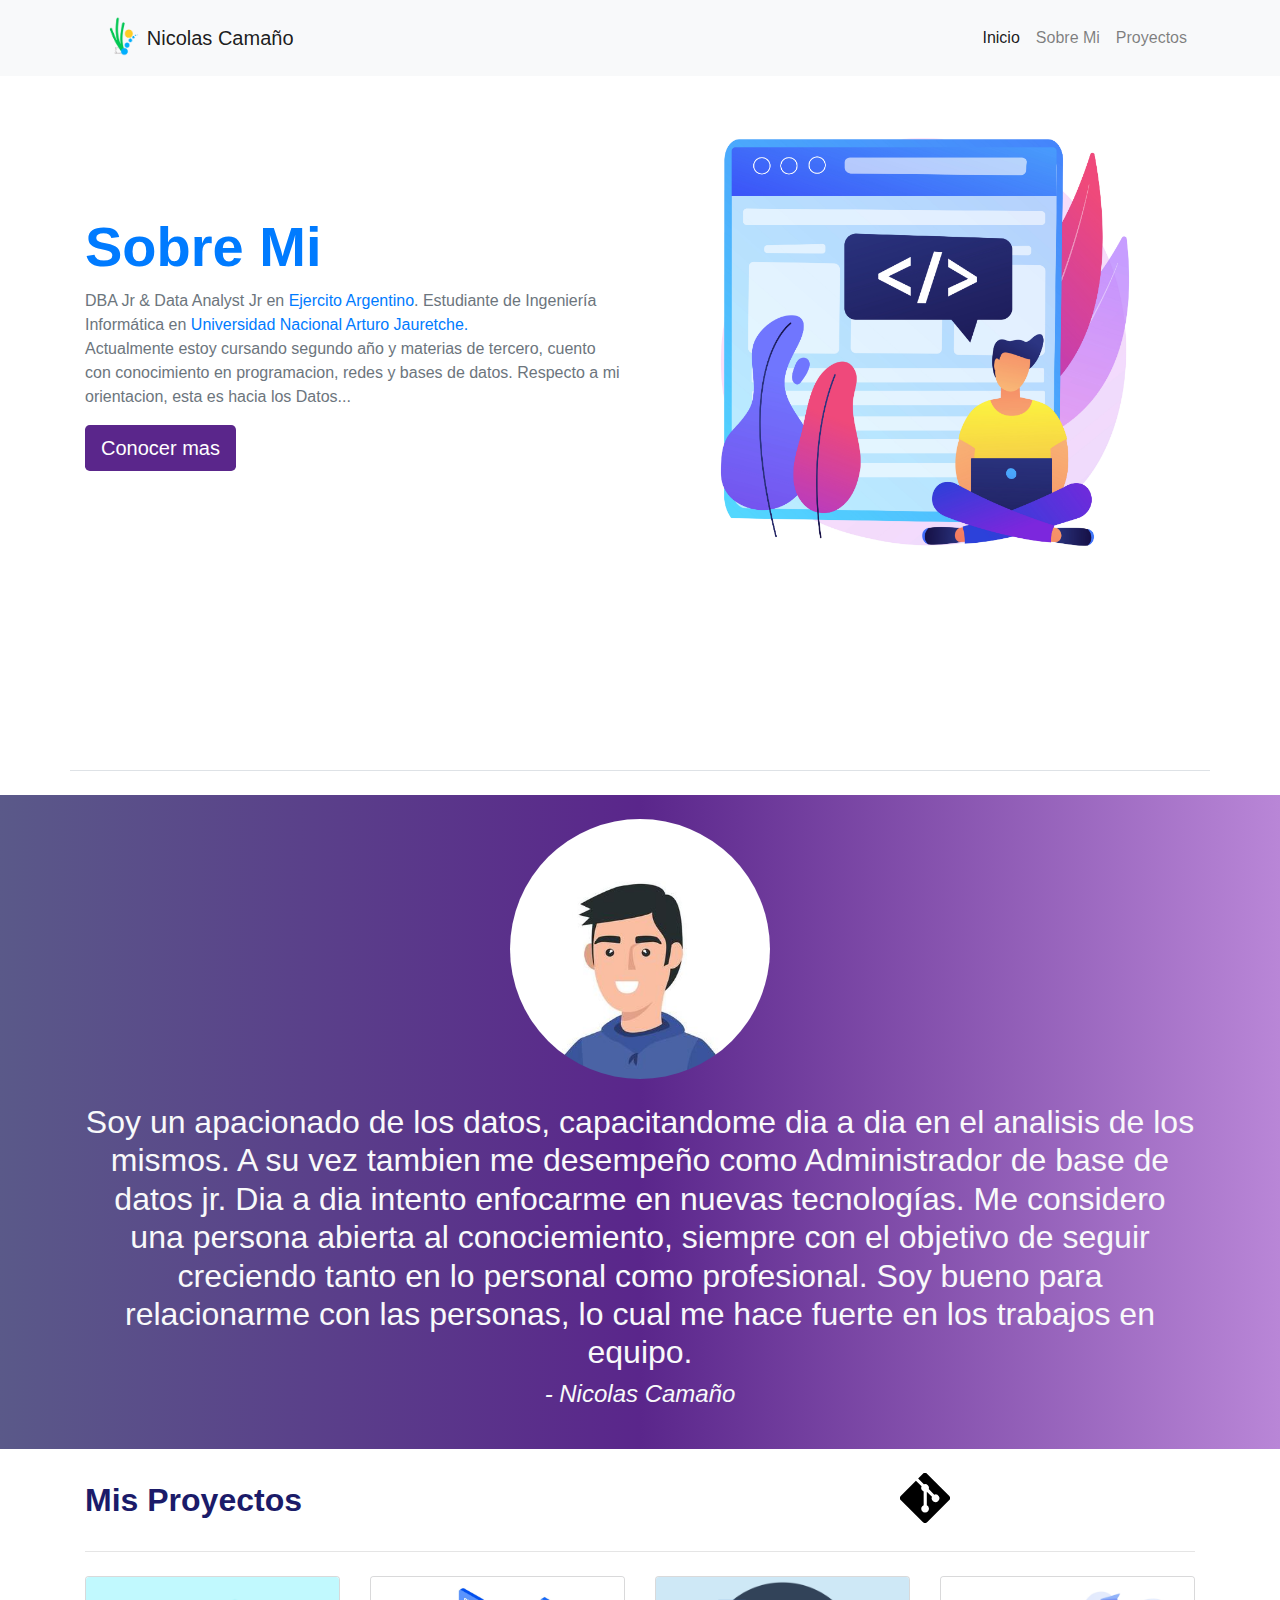
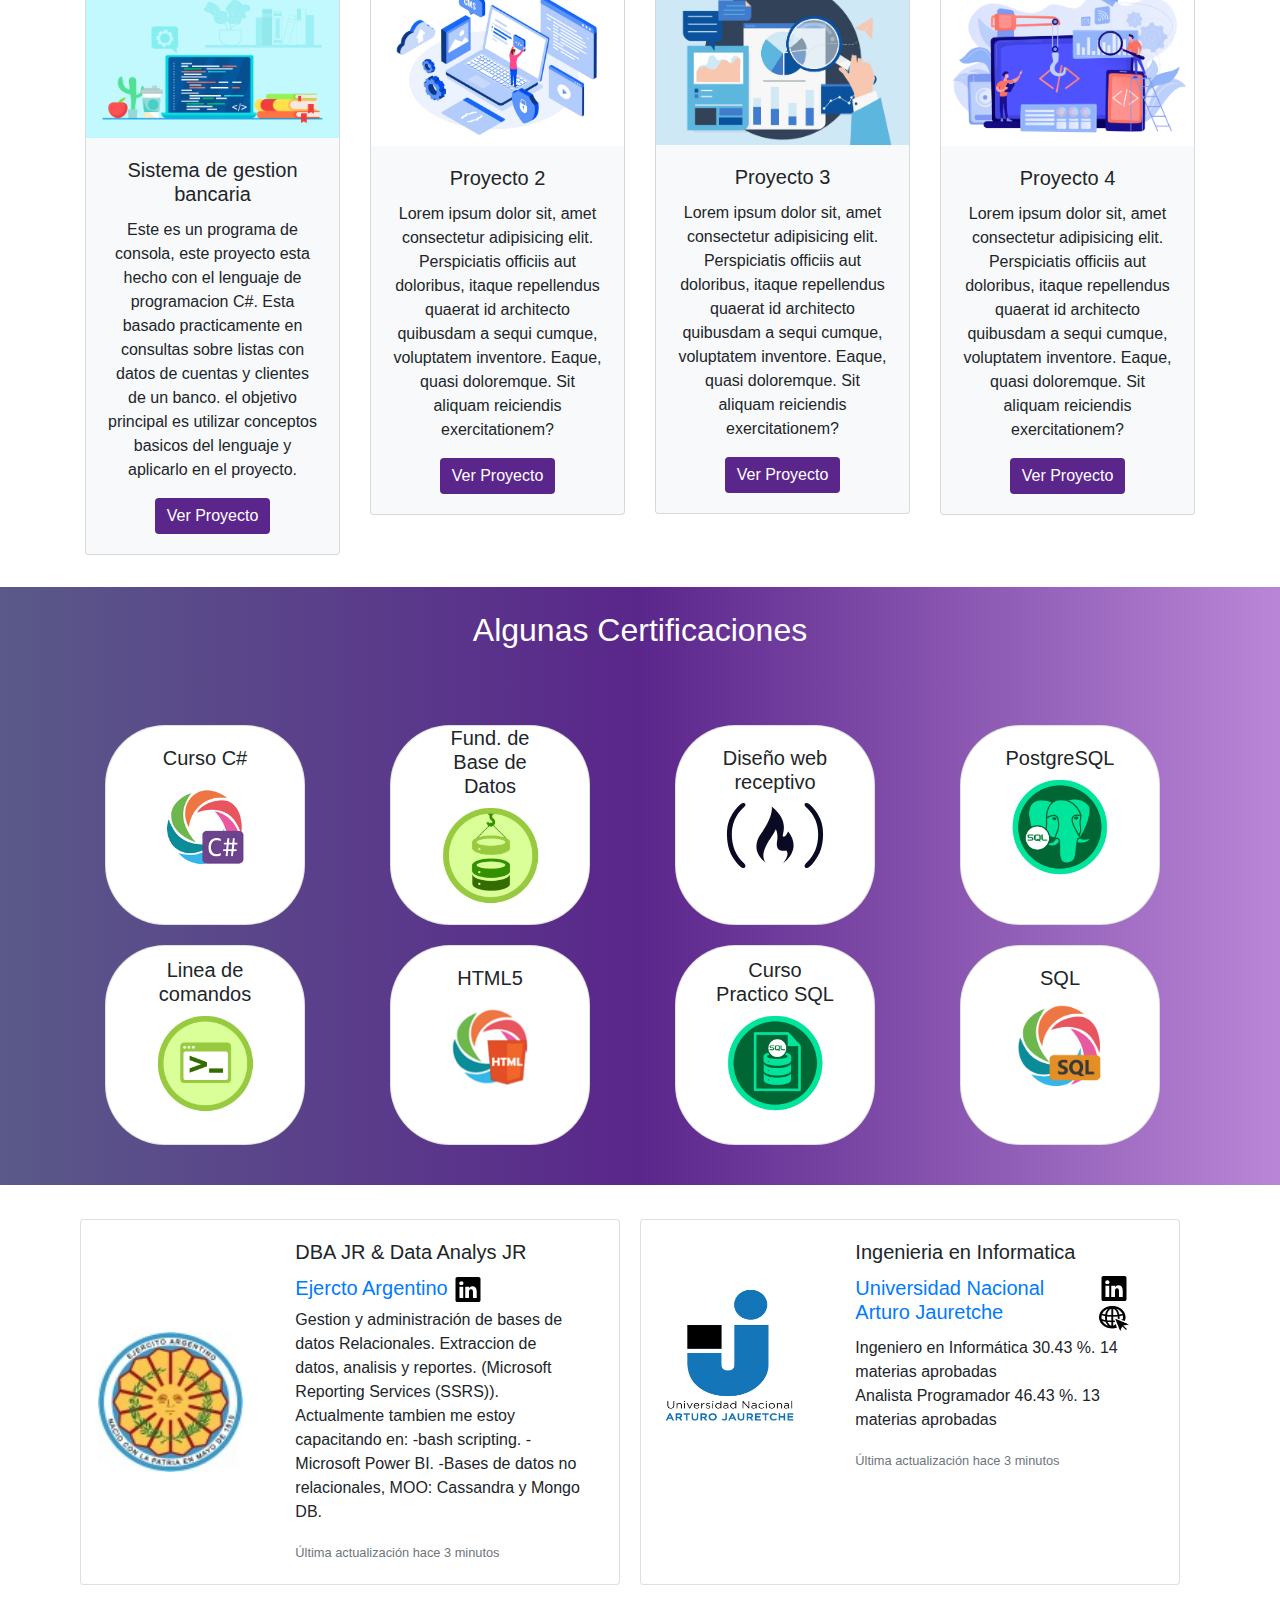
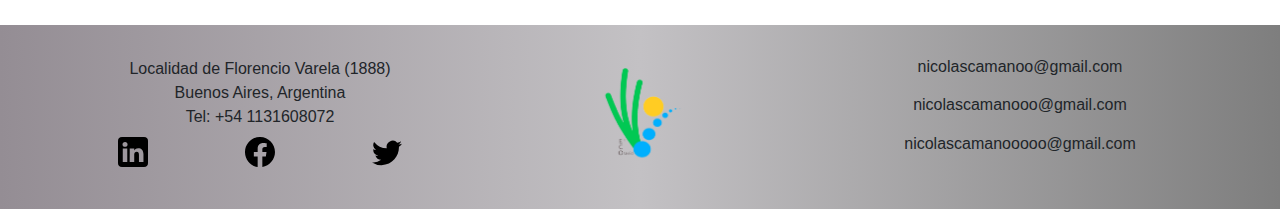
==== index.html @ af4cc5ed "Nombre archivo" ====
<!doctype html>
<html lang="es">

<head>
  <!-- Required meta tags -->
  <meta charset="utf-8">
  <meta name="viewport" content="width=device-width, initial-scale=1, shrink-to-fit=no">
  <link class="rounded" rel="shortcut icon" href="imagenes/ecomaño.jpg">
  <!-- Bootstrap CSS -->

  <link type="text/css" rel="stylesheet" href="css/bootstrap.min.css">
  <!-- Bootstrap CSS PERSONALIZADO -->
  <link type="text/css" rel="stylesheet" href="css/EstilosPort.css">


  <title>Blog Personal de Nicolas Camaño</title>
</head>

<body>

  <nav class="navbar navbar-light bg-light navbar-expand-md fixed-top">
    <div class="container">
      <a class="navbar-brand" href="#">
        <div class="container"><img src="imagenes/ecomaño1-removebg-preview.png" alt="logo de la empresa o logo principal" height="50">
          Nicolas Camaño</div>
      </a>
      <button class="navbar-toggler" type="button" data-toggle="collapse" data-target="#menu-principal"
        aria-controls="menu-principal" aria-expanded="true" aria-label="Desplegar menu de navegacion.">
        <span class="navbar-toggler-icon"></span>
      </button>


      <div class="collapse navbar-collapse" id="menu-principal">
        <ul class="navbar-nav ml-auto">
          <li class="nav-item"> <a class="nav-link active colorPagina" href="#">Inicio</a></li>
          <li class="nav-item"> <a class="nav-link colorPagina" href="#">Sobre Mi</a> </li>
          <li class="nav-item"><a class="nav-link colorPagina" href="#proyectos">Proyectos</a></li>
        </ul>
      </div>
    </div>
  </nav>

  <!--SECCION SOBRE MI-->
  <section class="quien-soy py-4 mt-5 ">
    <div class="container  alturaDef bgprincipal">
      <div class="row">

        <div class="col-12 col-md-6 text-center text-md-left align-self-md-center">
          <h1 class="display-4 font-weight-bold text-primary ">Sobre Mi</h1>
          <p class="text-secondary">
            DBA Jr & Data Analyst Jr en <a href="https://www.linkedin.com/company/ejercitoargentino/mycompany/">Ejercito Argentino</a>. 
            Estudiante de Ingeniería Informática en <a href="https://www.unaj.edu.ar/">Universidad
            Nacional Arturo Jauretche.</a> <br> 
            Actualmente estoy cursando segundo año y materias de tercero, cuento con conocimiento en programacion, redes y bases de datos.
            Respecto a mi orientacion, esta es hacia los Datos...
            </p>
          <a href="#experiencia" class="btn btn-primary btn-lg">Conocer mas </a>
        </div>
        <div class="col-12 col-md-6 text-center">
          <img src="imagenes/quiensoy.jpg" alt="Logo primario" class="img-fluid mb-4 mb-md-0">
        </div>


      </div>
    </div>

  </section>


 <!--REDES SOCIALES-->
 <section class="redessociales  py-4 text-center " id="redes-sociales">
  <div class="container border-top ">
    <div class="row">
   
    </div>
  </div>
</section>
<!--CIERRE REDES SOCIALES-->



  <!--SECCION FILOSOFIA-->
  <section class="filosofia bg-primary py-4 text-center text-light">
    <div class="container ">
      <div class="row start-1 start-2">
        <div class="col-12 h2">
          <img src="imagenes/Avatar.jpg" width="260" height="auto" alt="Avatar de Nicolas Camaño"
            class="img-fluid rounded-circle mb-4 avatar efectogiro">
          <p class="h2"> Soy un apacionado de los datos, capacitandome dia a dia en el analisis de los mismos. A su vez tambien me
            desempeño como Administrador de base de datos jr.
            Dia a dia intento enfocarme en nuevas tecnologías.
            Me considero una persona abierta al conociemiento, siempre con el objetivo de seguir creciendo tanto en lo personal como profesional. Soy bueno para relacionarme con las personas, lo cual me hace fuerte en los trabajos en equipo.</p>
          <p class="h4 font-italic">- Nicolas Camaño</p>
        </div>
      </div>
    </div>
  </section>

  <!--SECCION PROYECTOS-->
  <div class="section py-4">
    <div class="container">
      <div class="row">
        <div class="col-6">
          <h2 class="text-left py-2 text-terciario font-weight-bold" id="proyectos"> Mis Proyectos</h2>
        </div>
        <div class="col-6 text-right">
          <div><a href="https://github.com/nicolascamanoo"><img class="imagenGit corrimiento imagenGitgiro" src="imagenes/git.svg"
                alt=""></a></div>
        </div>
      </div>
      <hr>
      <div class="row">
        <!--card 1-->
        <div class="col-12 col-md-6 col-lg-3  text-center py-2">
          <div class="card bg-light">
            <img src="imagenes/proy3.jpg" class="card-img-top h-100 bg-white" alt="Proyecto 1">
            <div class="card-body">
              <h5 class="card-title">Sistema de gestion bancaria</h5>
              <p class="card-text">Este es un programa de consola, este proyecto esta hecho con el lenguaje de
                programacion C#. Esta basado practicamente en consultas sobre listas con datos de cuentas y clientes de
                un banco. el objetivo principal es utilizar conceptos basicos del lenguaje y aplicarlo en el proyecto.
              </p>
              <a href="https://github.com/nicolascamanoo/Sistema-Gestion-Bancaria" class="btn btn-primary">Ver
                Proyecto</a>
            </div>
          </div>
        </div>
        <!--card 2-->
        <div class="col-12 col-md-6 col-lg-3  text-center py-2">
          <div class="card bg-light">
            <img src="imagenes/proy1.jpg" class="card-img-top h-100" alt="Proyecto 2">
            <div class="card-body">
              <h5 class="card-title">Proyecto 2</h5>
              <p class="card-text">Lorem ipsum dolor sit, amet consectetur adipisicing elit. Perspiciatis officiis aut
                doloribus, itaque repellendus quaerat id architecto quibusdam a sequi cumque, voluptatem inventore.
                Eaque, quasi doloremque. Sit aliquam reiciendis exercitationem?</p>
              <a href="#" class="btn btn-primary">Ver Proyecto</a>
            </div>
          </div>
        </div>
        <!--card 3-->
        <div class="col-12 col-md-6 col-lg-3  text-center py-2">
          <div class="card bg-light">
            <img src="imagenes/proy2.jpg" class="card-img-top h-100" alt="Proyecto 3">
            <div class="card-body">
              <h5 class="card-title">Proyecto 3</h5>
              <p class="card-text">Lorem ipsum dolor sit, amet consectetur adipisicing elit. Perspiciatis officiis aut
                doloribus, itaque repellendus quaerat id architecto quibusdam a sequi cumque, voluptatem inventore.
                Eaque, quasi doloremque. Sit aliquam reiciendis exercitationem?</p>
              <a href="#" class="btn btn-primary">Ver Proyecto</a>
            </div>
          </div>
        </div>
        <!--card 4-->
        <div class="col-12 col-md-6 col-lg-3  text-center py-2">
          <div class="card bg-light">
            <img src="imagenes/proy5.jpg" class="card-img-top h-100" alt="Proyecto 4">
            <div class="card-body">
              <h5 class="card-title">Proyecto 4</h5>
              <p class="card-text">Lorem ipsum dolor sit, amet consectetur adipisicing elit. Perspiciatis officiis aut
                doloribus, itaque repellendus quaerat id architecto quibusdam a sequi cumque, voluptatem inventore.
                Eaque, quasi doloremque. Sit aliquam reiciendis exercitationem?</p>
              <a href="#" class="btn btn-primary">Ver Proyecto</a>
            </div>
          </div>
        </div>
      </div>
    </div>
  </div>
  <!--CIERRE SECCION PROYECTOS-->

 


  <section class="certificados  moving-background">
    <div class="container py-4">
      <div class="row centrar ">
        <h2 class="text-white">Algunas Certificaciones</h2>
      </div>
    </div>

    <div class="container py-4 ">
      <div class="row ">

        <div class="col-6 col-md-6 col-lg-3  certificados">


          <div class="card mb-3 bg-white  certificate-card ">
            <div class="col-12 centrar">
              <h5 class="card-title text-center card-body ">Curso C#
                  <div class="col-12">
                    <a
                href="https://www.sololearn.com/certificates/course/en/15278522/1080/landscape/png"> <img src="imagenes/csharpsololearn.png" class="img-fluid py-2" alt="certificado">
              </a>    
              </div></h5>   
                  
            </div>
            
          </div>


          <div class="card mb-3 bg-white  certificate-card ">
            <div class="col-12 centrar">
              <h5 class="card-title text-center card-body ">Linea de comandos
                  <div class="col-12">
                    <a
                    href="https://platzi.com/p/nicolascamanooo/curso/2292-terminal/diploma/detalle/"> <img src="imagenes/IntroduccionALaTerminalYLineaDeComandos.webp" class="img-fluid py-2" alt="certificado">
                  </a>
                  </div></h5>   
            </div>
          </div>


        


        </div>
        <!--SEGUNDA COLUMNA DE CERTIFICADOS-->
        <div class="col-6 col-md-6 col-lg-3  certificados  ">

          <div class="card mb-3 bg-white  certificate-card ">
            <div class="col-12 centrar">
              <h5 class="card-title text-center card-body ">Fund. de Base de Datos
                  <div class="col-12">
                    <a
                    href="https://platzi.com/p/nicolascamanooo/curso/1566-course/diploma/detalle/"> <img src="imagenes/FundamentosBaseDeDatos.webp" class="img-fluid py-2" alt="certificado">
                  </a>
                  </div></h5>   
            </div>
          </div>

         
          <div class="card mb-3 bg-white  certificate-card ">
            <div class="col-12 centrar">
              <h5 class="card-title text-center card-body ">HTML5
                  <div class="col-12">
                    <a
                    href="https://www.sololearn.com/Certificate/CT-3XJZBSEX/png"> <img src="imagenes/html5sololearn.png" class="img-fluid py-2" alt="certificado">
                  </a>
                  </div></h5>   
            </div>
          </div>

        



          
        <!--cierre de segunda columna certificados-->
        </div>


        <!--tercera columna certificados-->
        <div class="col-6 col-md-6 col-lg-3  certificados">


          <div class="card mb-3 bg-white  certificate-card ">
            <div class="col-12 centrar">
              <h5 class="card-title text-center card-body ">Diseño web receptivo
                  <div class="col-12">
                    <a
                href="https://www.freecodecamp.org/certification/Nicolas_Camano/responsive-web-design"><img src="imagenes/fcc_secondary_small.svg" class="img-fluid py-2" alt="certificado">
                  
              </a></div></h5>   
            </div>
          </div>

      
          
          <div class="card mb-3 bg-white  certificate-card ">
            <div class="col-12 centrar ">
              <h5 class="card-title text-center card-body ">Curso Practico SQL
                  <div class="col-12">
                    <a
                    href="https://platzi.com/p/nicolascamanooo/curso/2059-practico-sql/diploma/detalle/"> <img src="imagenes/CursoPracticoSQL.webp" class="img-fluid py-2" alt="certificado">
                  </a>
                  </div></h5>   
            </div>
          </div>

       
          

        </div>
        <!--cierre de tercera columna certificados-->


        <!--cuarta columna certificados-->
        <div class="col-6 col-md-6 col-lg-3   certificados ">

          <div class="card mb-3 bg-white  certificate-card ">
            <div class="col-12 centrar">
              <h5 class="card-title text-center card-body ">PostgreSQL 
                  <div class="col-12">
                    <a
                    href="https://platzi.com/p/nicolascamanooo/curso/1480-postgresql/diploma/detalle/"> <img src="imagenes/PostgeSQL.webp" class="img-fluid py-2" alt="certificado">
                   </a>
                  </div></h5>   
            </div>
          </div>



          <div class="card mb-3 bg-white  certificate-card  ">
            <div class="col-12 mb-6">
              <h5 class="card-title text-center card-body ">SQL
                 
                  <div class="col-12 centrar">
                    <a
                href="https://www.sololearn.com/certificates/CT-9KJY8P5G"><img src="imagenes/sololearnSQL1.jpg" class="img-fluid py-2" alt="certificado">
              </a>   
              </div></h5>   
            </div>
          </div>

        

        </div>
        <!--cierre de segunda columna certificados-->


      </div>
      
  </section>










  




<section class="experiencia py-4 " >
  <div class="container ">
    <div class="row">


  <div class="card col-md-12 col-12 mb-3 tarjetaExperiencia " style="max-width: 540px;">
    <div class="row g-0">
      <div class="col-md-4  centrar ">
        <img src="imagenes/ejercito.jfif" class="img-fluid rounded-start imagenExperiencia" alt="FotoLugarDeEmpleo">
      </div>
      <div class="col-md-8">
        <div class="card-body">
          <h5 class="card-title">DBA JR & Data Analys JR</h5>
          <a href="https://www.linkedin.com/company/ejercitoargentino/mycompany/">
          <div class="row container">
            <h5 class="card-text text-greey">Ejercto Argentino</h5>
            <img src="imagenes/linkedin.svg" class="img-fluid rounded corrimiento  img linkedinEjercito" alt="FotoLugarDeEmpleo">
          </div>
        </a>
          <p class="card-text">Gestion y administración de bases de datos Relacionales. 
            Extraccion de datos, analisis y reportes. (Microsoft Reporting Services (SSRS)). 
            
            Actualmente tambien me estoy capacitando en:
            -bash scripting.
            -Microsoft Power BI.
            -Bases de datos no relacionales, MOO: Cassandra y Mongo DB.</p>
          <p class="card-text"><small class="text-muted">Última actualización hace 3 minutos</small></p>
        </div>
      </div>
    </div>
  </div>

  <div class="card mb-3 col-md-6 col-12  tarjetaExperiencia" style="max-width: 540px;" id="experiencia">
    <div class="row g-0 " >
      <div class="col-md-4  centrar ">
        <img src="imagenes/Unaj (1).jpg" class="img-fluid rounded-start imagenExperiencia" alt="FotoLugarDeEmpleo">
      </div>
      <div class="col-md-8">
        <div class="card-body">
          <h5 class="card-title">Ingenieria en Informatica</h5>
          
          <div class="row ">
            <div class="col-9">
            <a href="https://www.unaj.edu.ar/"> <h5 class="card-text text-greey">Universidad Nacional Arturo Jauretche</h5></a>
          </div>
          <div class="col-3">
            <a href="https://www.linkedin.com/school/universidad-nacional-arturo-jauretche/"> <img src="imagenes/linkedin.svg" class="img-fluid rounded corrimiento  img linkedinEjercito" alt="FotoLugarDeEmpleo"></a>
           
            
            <a href="https://www.unaj.edu.ar/"> <img src="imagenes/logoSitio.jpg" class="img-fluid rounded corrimiento  img linkedinEjercito" alt="FotoLugarDeEmpleo"></a>
           
            
          </div>
        
          </div>
        
          <p class="card-text">Ingeniero en Informática		30.43 %. 14 materias aprobadas <br>
            Analista Programador	46.43 %. 13 materias aprobadas</p>
          <p class="card-text"><small class="text-muted">Última actualización hace 3 minutos</small></p>
        </div>
      </div>
    </div>
  </div>


</div>




</div>
</section>


  <section class="contacto text-center bg-grey">
    <div class="py-2 container">
      <div class="row py-4">
        <div class="col-4">Localidad de Florencio  Varela (1888)<br>Buenos Aires, Argentina <br>Tel: +54 1131608072 
          <div class="row py-2">
          <div class="col-4 ">
            <a href="https://www.linkedin.com/in/nicolas-cama%C3%B1o-659056210/"><img src="imagenes/linkedin.svg"
                alt="Linkedin de Nicolas Camaño" class="rounded corrimiento" height="30"></a>
          </div>
          <div class="col-4 ">
            <a href="https://www.facebook.com/nicko.camano/"> <img src="imagenes/facebook.svg"
                alt="facebook de Nicolas Camaño" class="rounded corrimiento" height="30"></a>
          </div>
          <div class="col-4 ">
            <a href="https://twitter.com/Nicolas_camanoo?t=72vSmGUB5523kHLwtO8Ing&s=08"> <img src="imagenes/twitter.svg"
                alt="facebook de Nicolas Camaño" class="rounded corrimiento " height="30"></a>
          </div>
        </div>
        </div>
        <div class="col-4 "> <img src="imagenes/ecomaño1-removebg-preview.png" alt="" class="imagendepie" ></div>
         <div class="col-4  "><h6>nicolascamanoo@gmail.com <br> <br> nicolascamanooo@gmail.com <br><br>  nicolascamanooooo@gmail.com</h6></div>
      </div>
    </div>

  </section>




  




</body>

<script src="https://cdn.jsdelivr.net/npm/jquery@3.5.1/dist/jquery.slim.min.js"
  integrity="sha384-DfXdz2htPH0lsSSs5nCTpuj/zy4C+OGpamoFVy38MVBnE+IbbVYUew+OrCXaRkfj" crossorigin="anonymous"></script>
<script src="https://cdn.jsdelivr.net/npm/bootstrap@4.6.2/dist/js/bootstrap.bundle.min.js"
  integrity="sha384-Fy6S3B9q64WdZWQUiU+q4/2Lc9npb8tCaSX9FK7E8HnRr0Jz8D6OP9dO5Vg3Q9ct" crossorigin="anonymous"></script>

</html>
---- css/EstilosPort.css ----
.card:hover{
    transform: scale(1.05);
    opacity: 0.9;
   
 
    
}
.filosofia { 
    background: linear-gradient(90deg, rgb(90, 89, 137), rgb(90, 38, 139), rgb(185, 134, 215)); 
    animation: filosofia2 20s linear infinite;
  }
.btn-primary{
    background-color: rgb(90, 38, 139) ;
    border: 0ch;
}

.text-terciario{
    color:rgb(27, 27, 105)
}
.imagenGit{
    width: 50px;
    height: 50px;
    margin-top: 0px;
    right: 100%;
    padding: 0;
    animation-name: mover;
    animation-duration: infinite;
}



@keyframes mover {
    50%{left: 60%;}
}


.avatar:hover{
    transform: scale(1.08);
}

.corrimiento:hover{
    animation-name: corrimientoo;
    
    animation-fill-mode: forwards;
}
@keyframes corrimientoo {
    100%{
        opacity: 0.5;
        transform: scale(1.08);
    }   
}

.alturaDef{
    height: 650px;
}

.certificados{
    grid-template-columns: 100px 100px 100px;

}


.certificate-section {
    display: flex;
    flex-wrap: wrap;
    
    
  justify-content: center;
  }
  
  .certificate-card {
    width: 200px;
    height: 200px;
    margin: 20px;
    border-radius: 60px;
     justify-content: center;
  }
  
  .certificate-header {
    background-color: lightgray;
  }

  img {
    display: block;
    margin: auto;
    justify-content: center;
  }

 
  

  
  .fondoefecto{
    background: linear-gradient(90deg, rgb(90, 89, 137), rgb(90, 38, 139), rgb(185, 134, 215));
    background-position: 0% 0%;
    animation: fondo2 1s linear infinite;
 }
 
 .fondoefecto:hover {
    background-position: 100% 0%;
    background: linear-gradient(90deg, rgb(90, 129, 37), rgb(10, 56, 339), rgb(185, 134, 245));
 }

 .moving-background {
    background: linear-gradient(90deg, rgb(90, 89, 137), rgb(90, 38, 139), rgb(185, 134, 215));
  background-size: cover;
  animation: move-background 1.8s linear infinite;
}

@keyframes move-background {
  from {
    background-position: 100% 40%;
  }
  to {
    background: linear-gradient(90deg,  rgb(90, 38, 139), rgb(185, 134, 215),rgb(90, 89, 137));
  }
  from {
    background-position: 50% 40%;
  }
  to {
    background: linear-gradient(90deg,   rgb(185, 134, 215),rgb(90, 89, 137),rgb(90, 38, 139));
  }

}

.centrar{
  display: flex;
  flex-wrap: wrap;
  
  
justify-content: center;
text-align:center
}

.fotoEjercito{
  width: 50px;
  height: 50px;

}

.linkedinEjercito{
  width: 30px;
  height: 30px;
  margin-left: 5px;
  padding-bottom: 5px;
  justify-content: center;
}

.tarjetaExperiencia
{
margin: 10px;

}

.imagenExperiencia{
  width: 145px;
  height: 140px;

}

.text-white{
  color: white;
}

.colorPagina{
  color: rgb(90, 38, 139) ;

}

.correo{
  right: -70%;
}

.bg-grey{
  
  background: linear-gradient(90deg, rgb(148, 141, 148), rgb(195, 193, 196),rgb(126, 126, 126));
}

.imagendepie{
  width: 120px;
  height: 120px;

}

.moving-background2 {
  background-color: white;
background-size: cover;
animation: move-background2 1.8s linear infinite;
}

@keyframes move-background2 {
from {
  background-position: 100% 40%;
}
to {
 background-color: rgb(240, 235, 235);
}
}
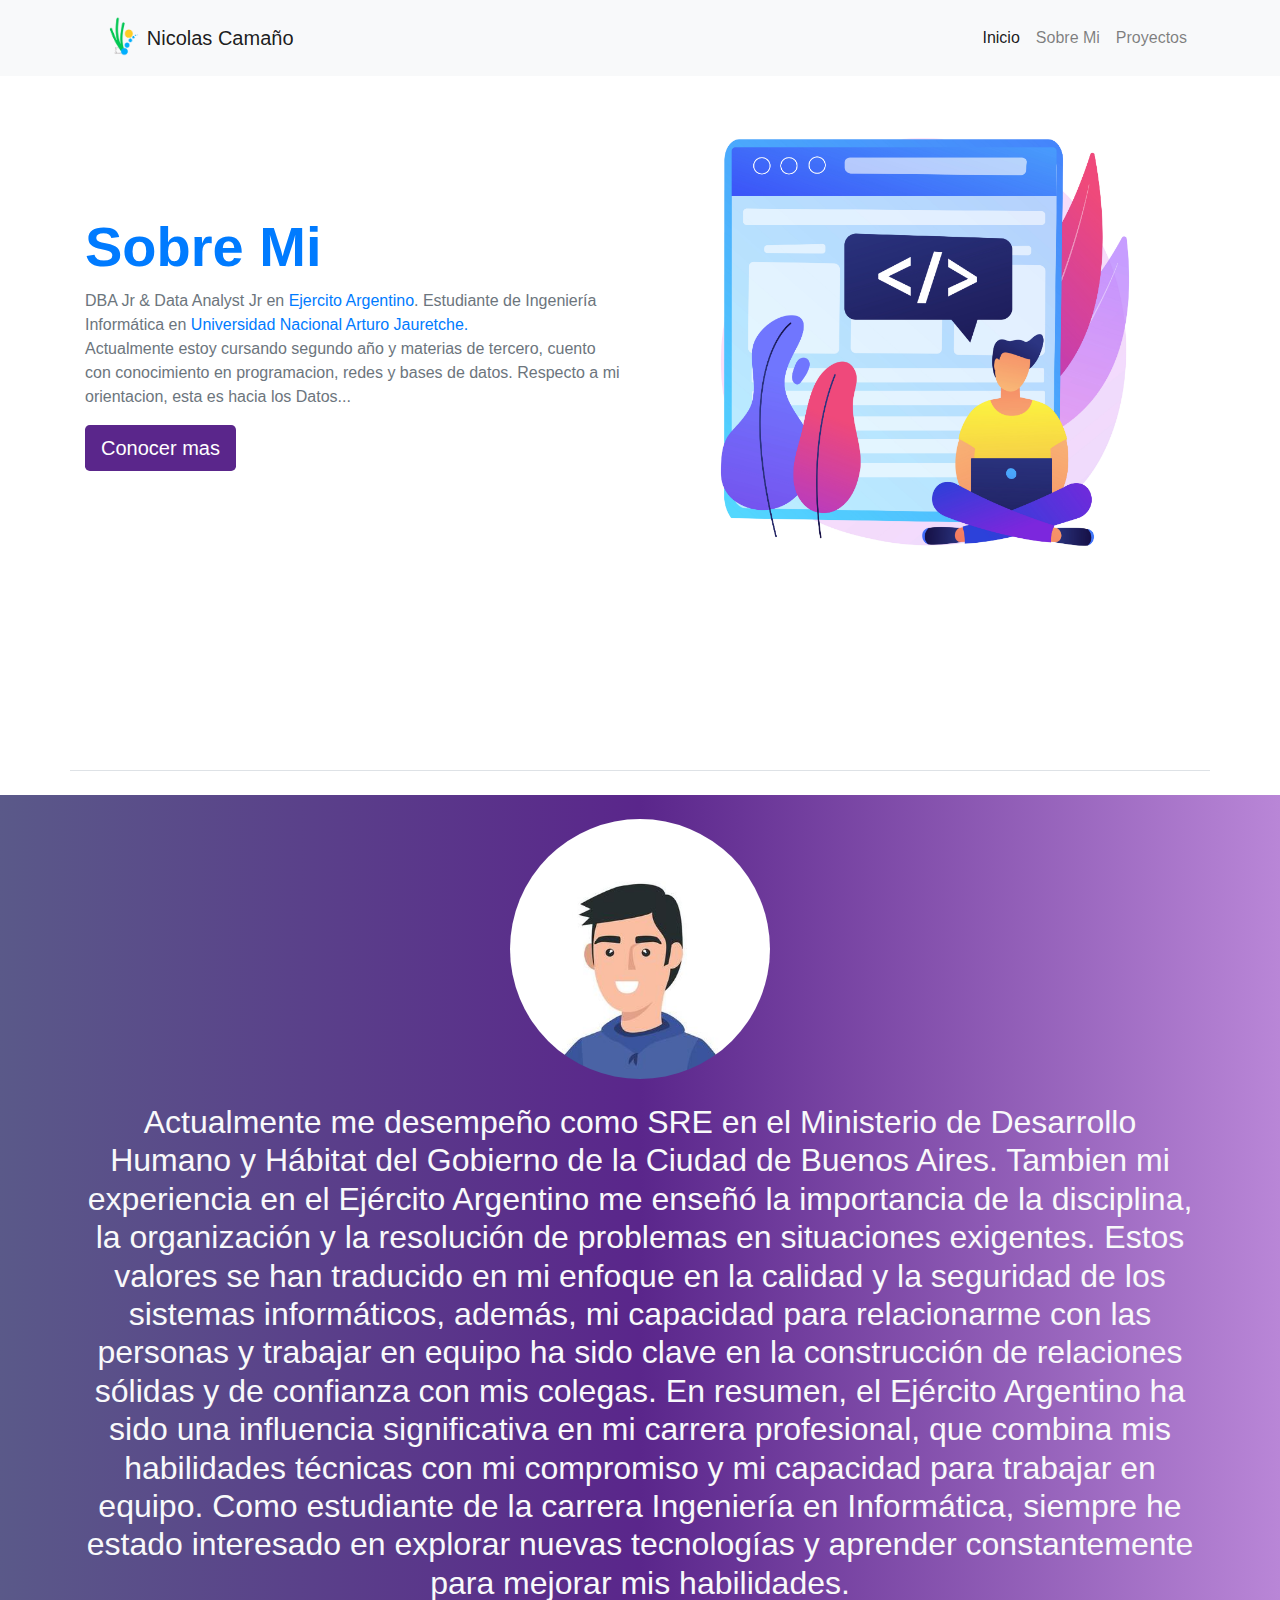
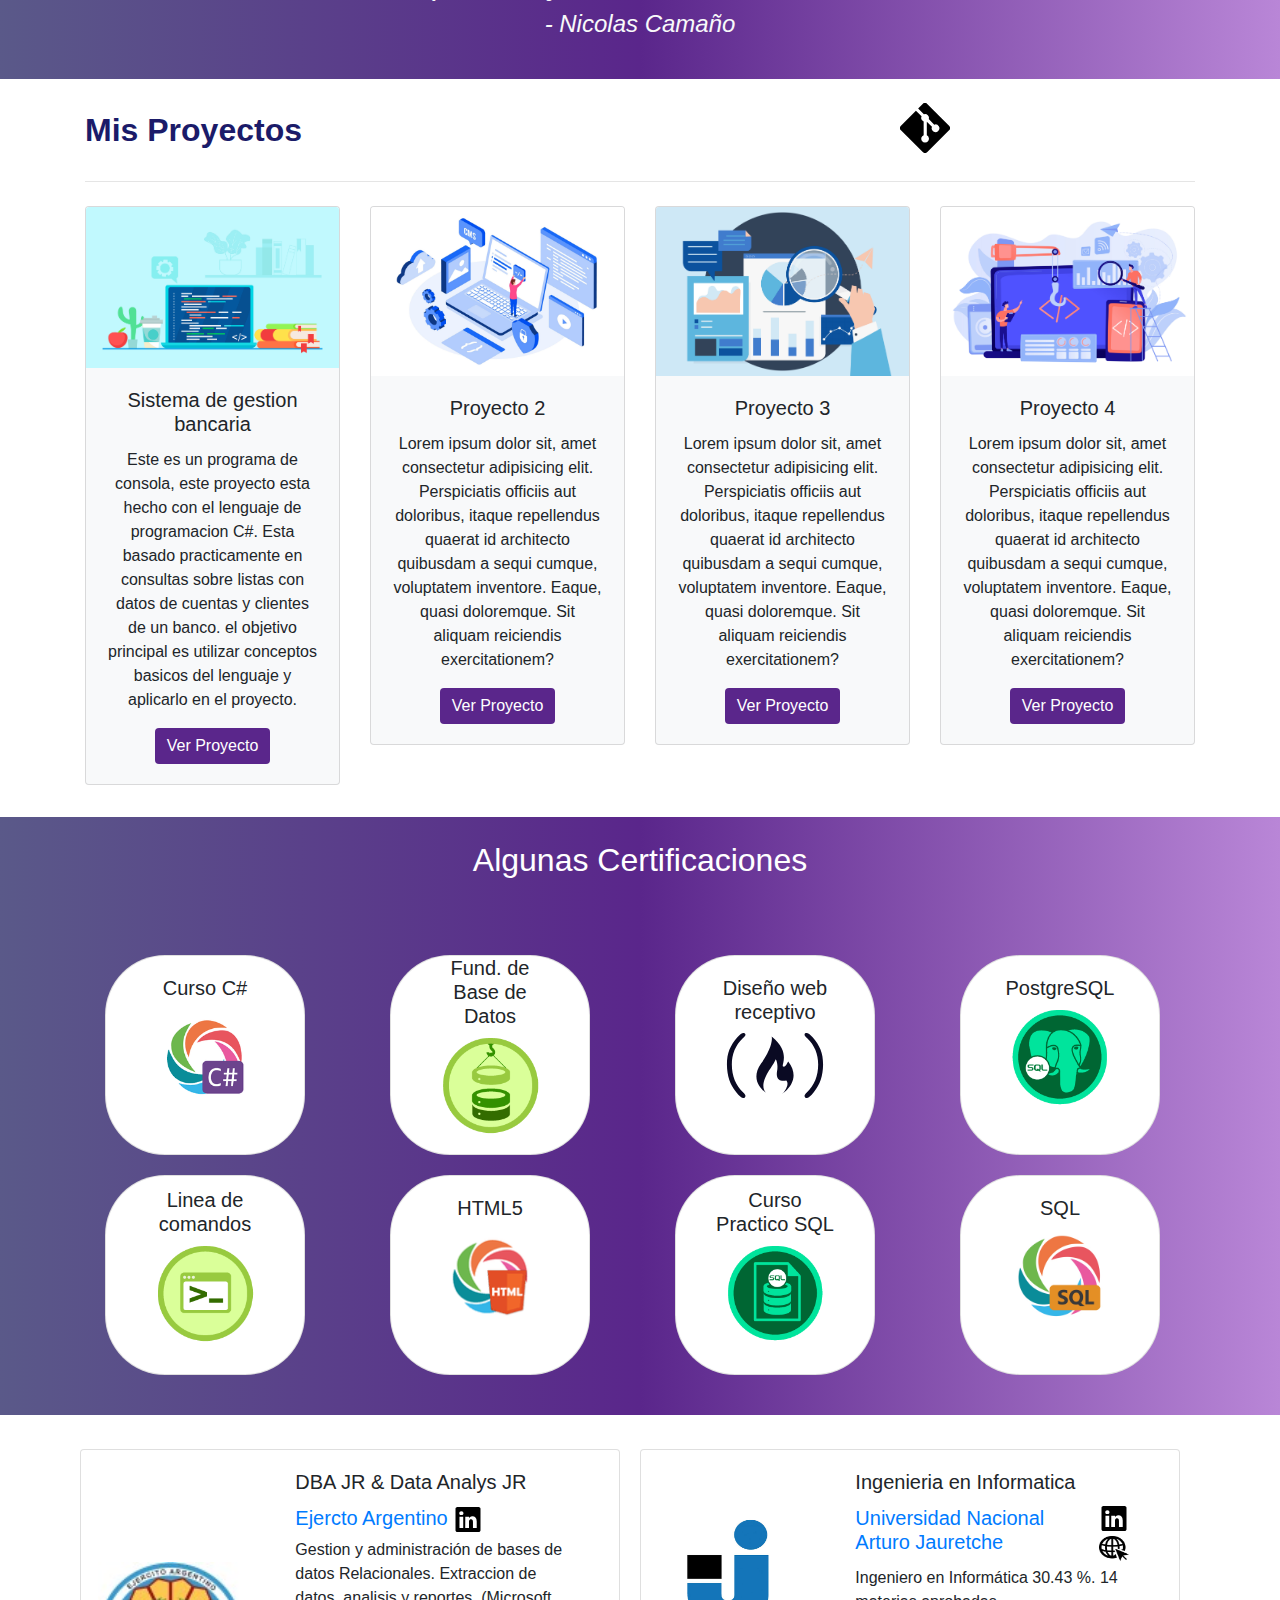
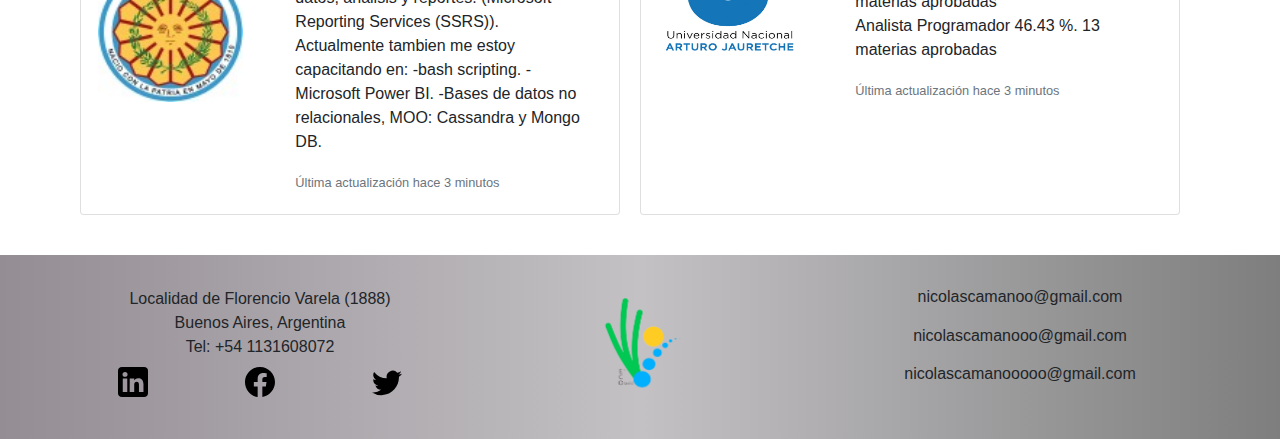
==== commit f39a99e7: "Actualizar index.html" ====
--- a/index.html
+++ b/index.html
@@ -86,10 +86,9 @@
         <div class="col-12 h2">
           <img src="imagenes/Avatar.jpg" width="260" height="auto" alt="Avatar de Nicolas Camaño"
             class="img-fluid rounded-circle mb-4 avatar efectogiro">
-          <p class="h2"> Soy un apacionado de los datos, capacitandome dia a dia en el analisis de los mismos. A su vez tambien me
-            desempeño como Administrador de base de datos jr.
-            Dia a dia intento enfocarme en nuevas tecnologías.
-            Me considero una persona abierta al conociemiento, siempre con el objetivo de seguir creciendo tanto en lo personal como profesional. Soy bueno para relacionarme con las personas, lo cual me hace fuerte en los trabajos en equipo.</p>
+          <p class="h2"> Actualmente me desempeño como SRE en el Ministerio de Desarrollo Humano y Hábitat del Gobierno de la Ciudad de Buenos Aires. Tambien mi experiencia en el Ejército Argentino me enseñó la importancia de la disciplina, la organización y la resolución de problemas en situaciones exigentes. Estos valores se han traducido en mi enfoque en la calidad y la seguridad de los sistemas informáticos, además, mi capacidad para relacionarme con las personas y trabajar en equipo ha sido clave en la construcción de relaciones sólidas y de confianza con mis colegas.
+En resumen, el Ejército Argentino ha sido una influencia significativa en mi carrera profesional, que combina mis habilidades técnicas con mi compromiso y mi capacidad para trabajar en equipo.
+Como estudiante de la carrera Ingeniería en Informática, siempre he estado interesado en explorar nuevas tecnologías y aprender constantemente para mejorar mis habilidades.</p>
           <p class="h4 font-italic">- Nicolas Camaño</p>
         </div>
       </div>
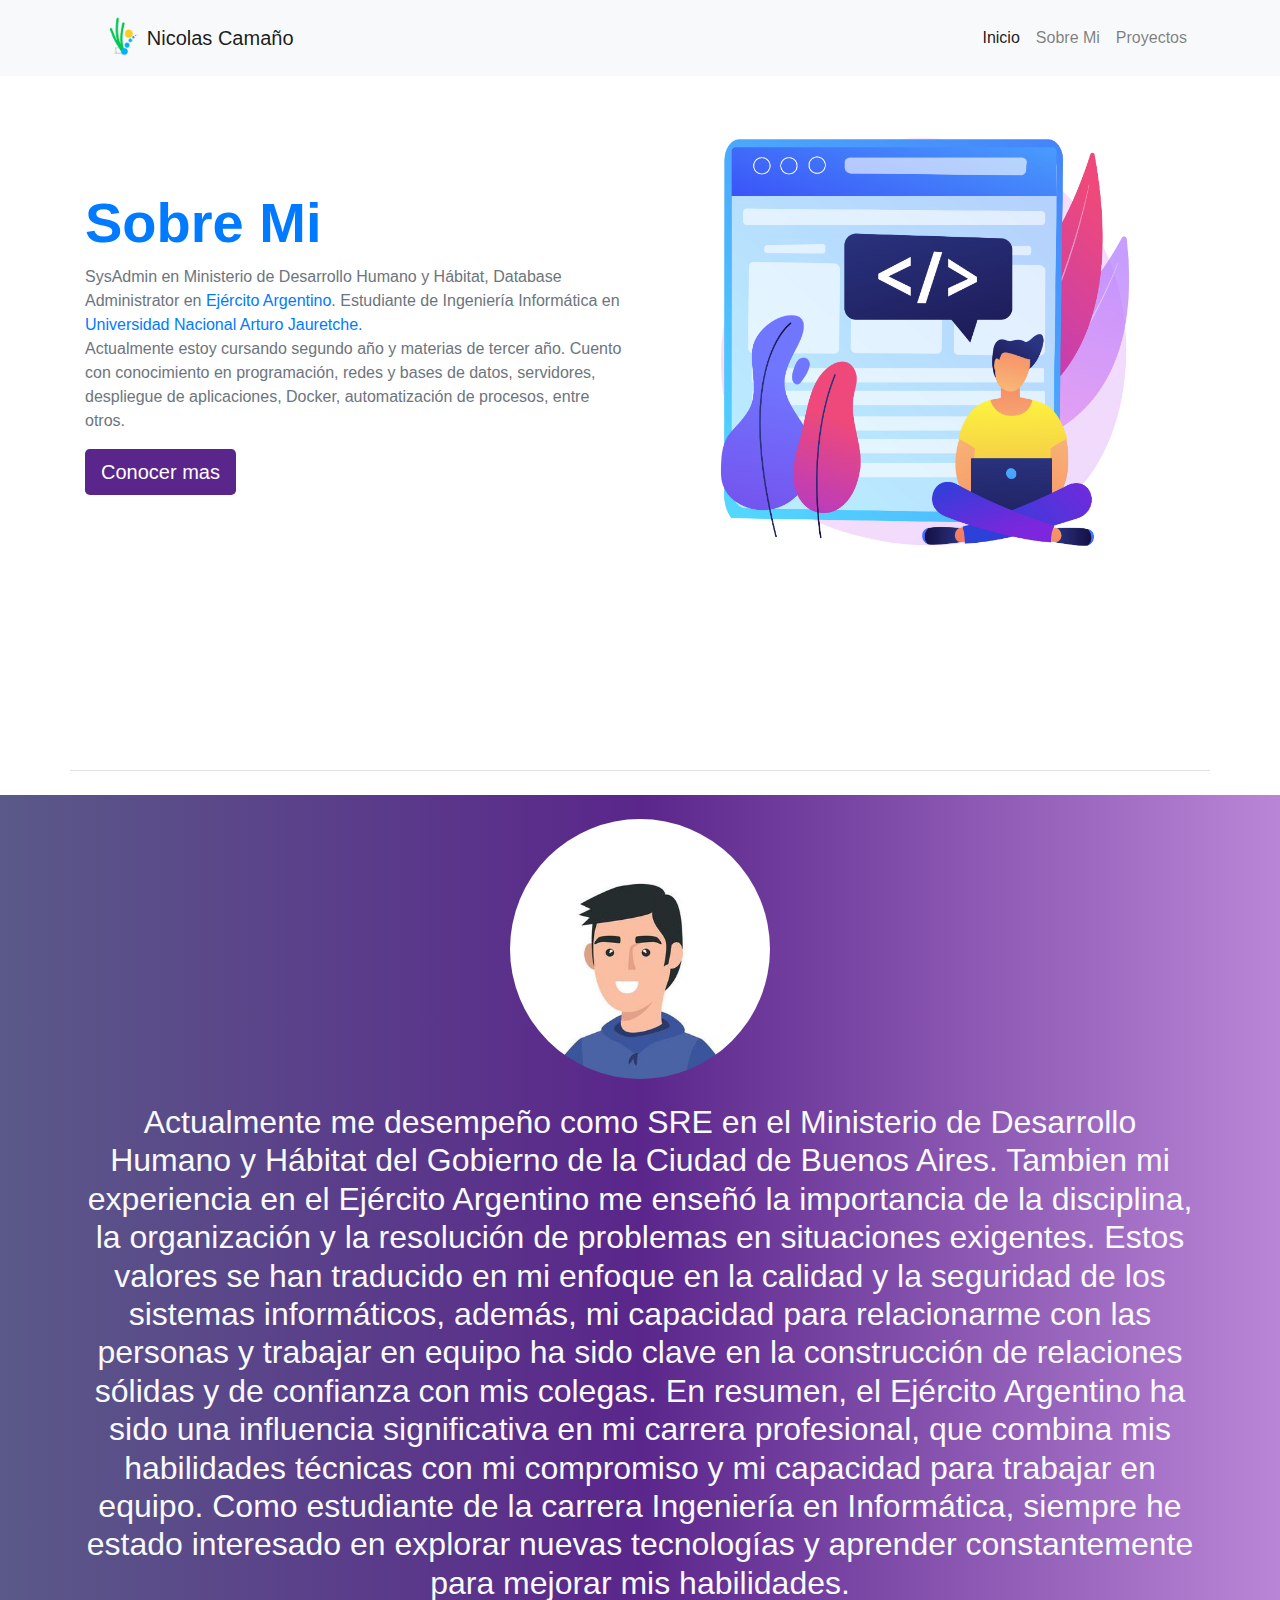
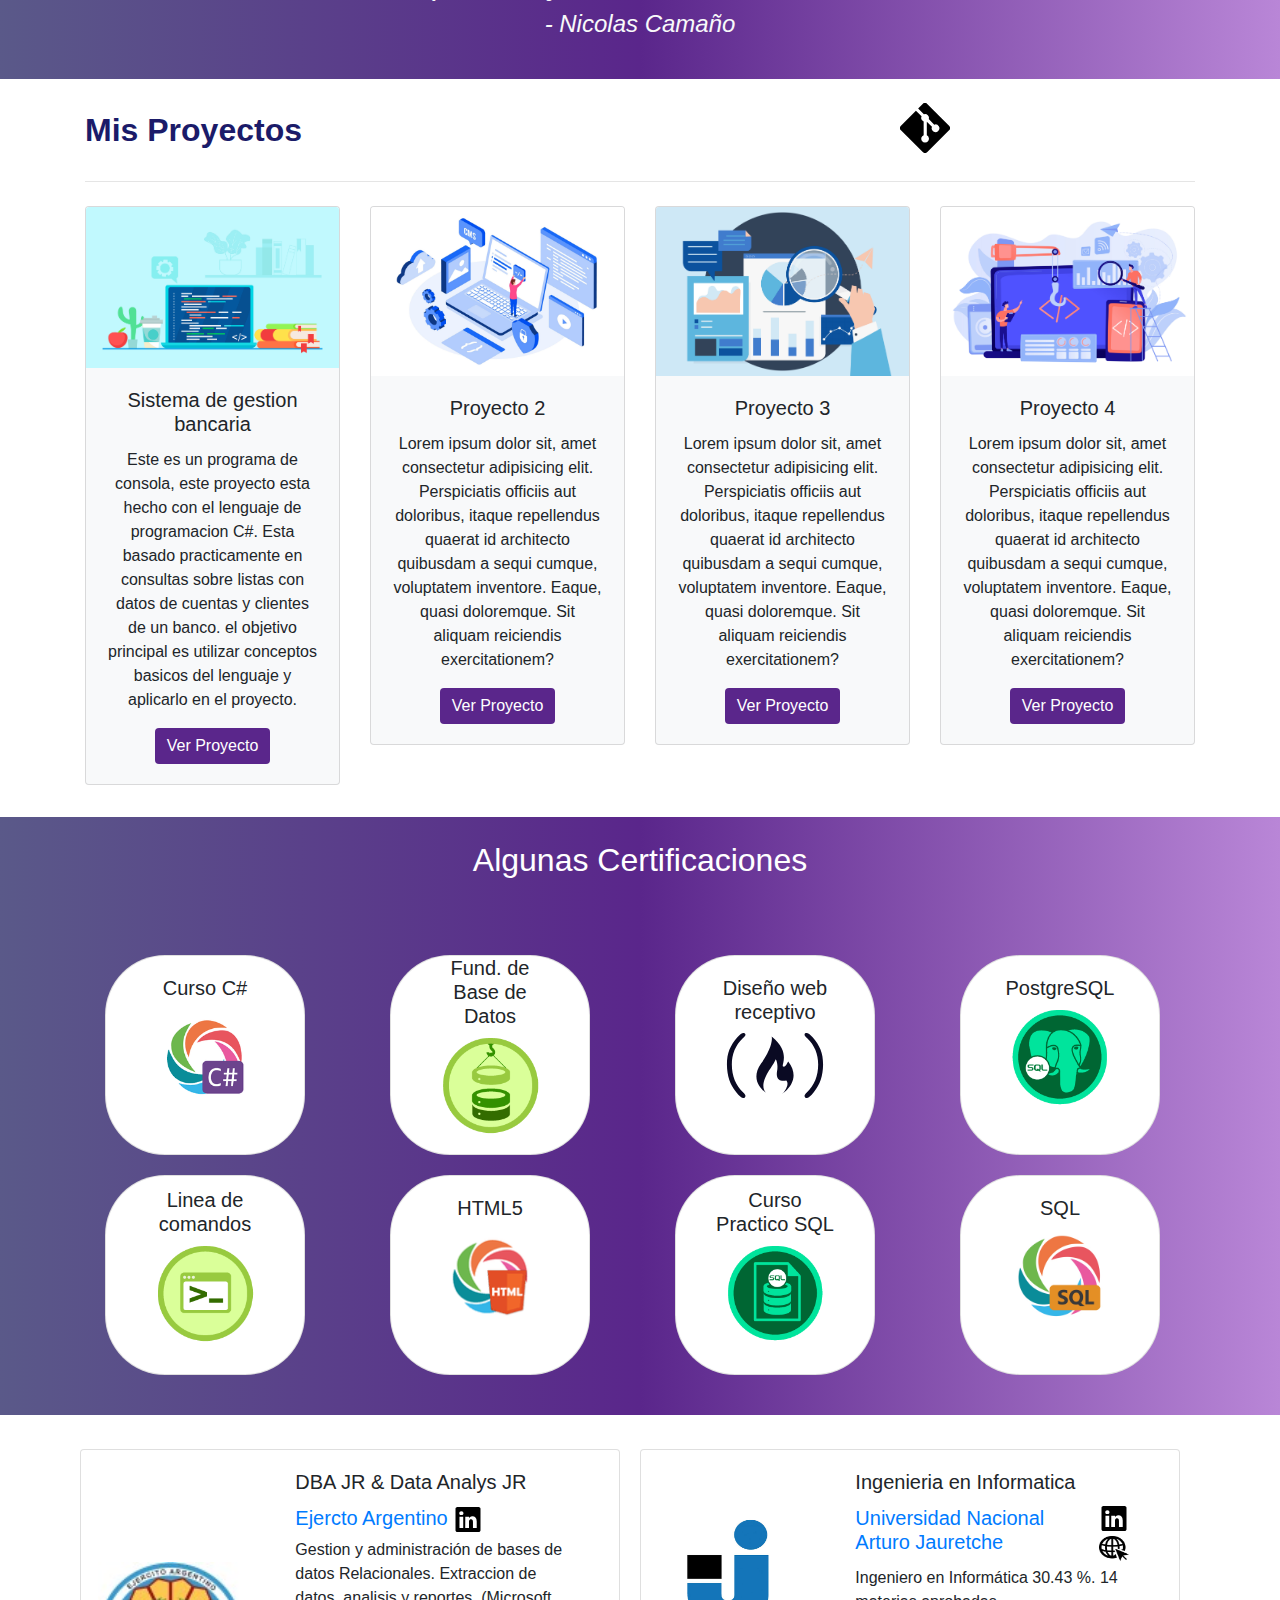
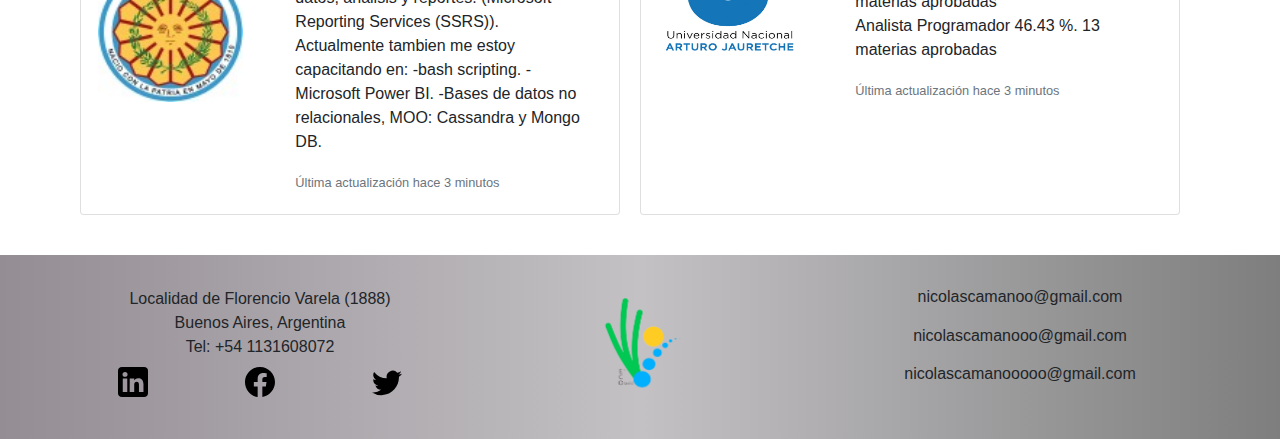
==== commit 52e6763b: "Actualizar index.html" ====
--- a/index.html
+++ b/index.html
@@ -47,13 +47,12 @@
 
         <div class="col-12 col-md-6 text-center text-md-left align-self-md-center">
           <h1 class="display-4 font-weight-bold text-primary ">Sobre Mi</h1>
-          <p class="text-secondary">
-            DBA Jr & Data Analyst Jr en <a href="https://www.linkedin.com/company/ejercitoargentino/mycompany/">Ejercito Argentino</a>. 
-            Estudiante de Ingeniería Informática en <a href="https://www.unaj.edu.ar/">Universidad
-            Nacional Arturo Jauretche.</a> <br> 
-            Actualmente estoy cursando segundo año y materias de tercero, cuento con conocimiento en programacion, redes y bases de datos.
-            Respecto a mi orientacion, esta es hacia los Datos...
-            </p>
+          
+<p class="text-secondary">
+SysAdmin en Ministerio de Desarrollo Humano y Hábitat, Database Administrator en <a href="https://www.linkedin.com/company/ejercitoargentino/mycompany/">Ejército Argentino</a>.
+Estudiante de Ingeniería Informática en <a href="https://www.unaj.edu.ar/">Universidad Nacional Arturo Jauretche.</a> <br>
+Actualmente estoy cursando segundo año y materias de tercer año. Cuento con conocimiento en programación, redes y bases de datos, servidores, despliegue de aplicaciones, Docker, automatización de procesos, entre otros.
+</p>
           <a href="#experiencia" class="btn btn-primary btn-lg">Conocer mas </a>
         </div>
         <div class="col-12 col-md-6 text-center">
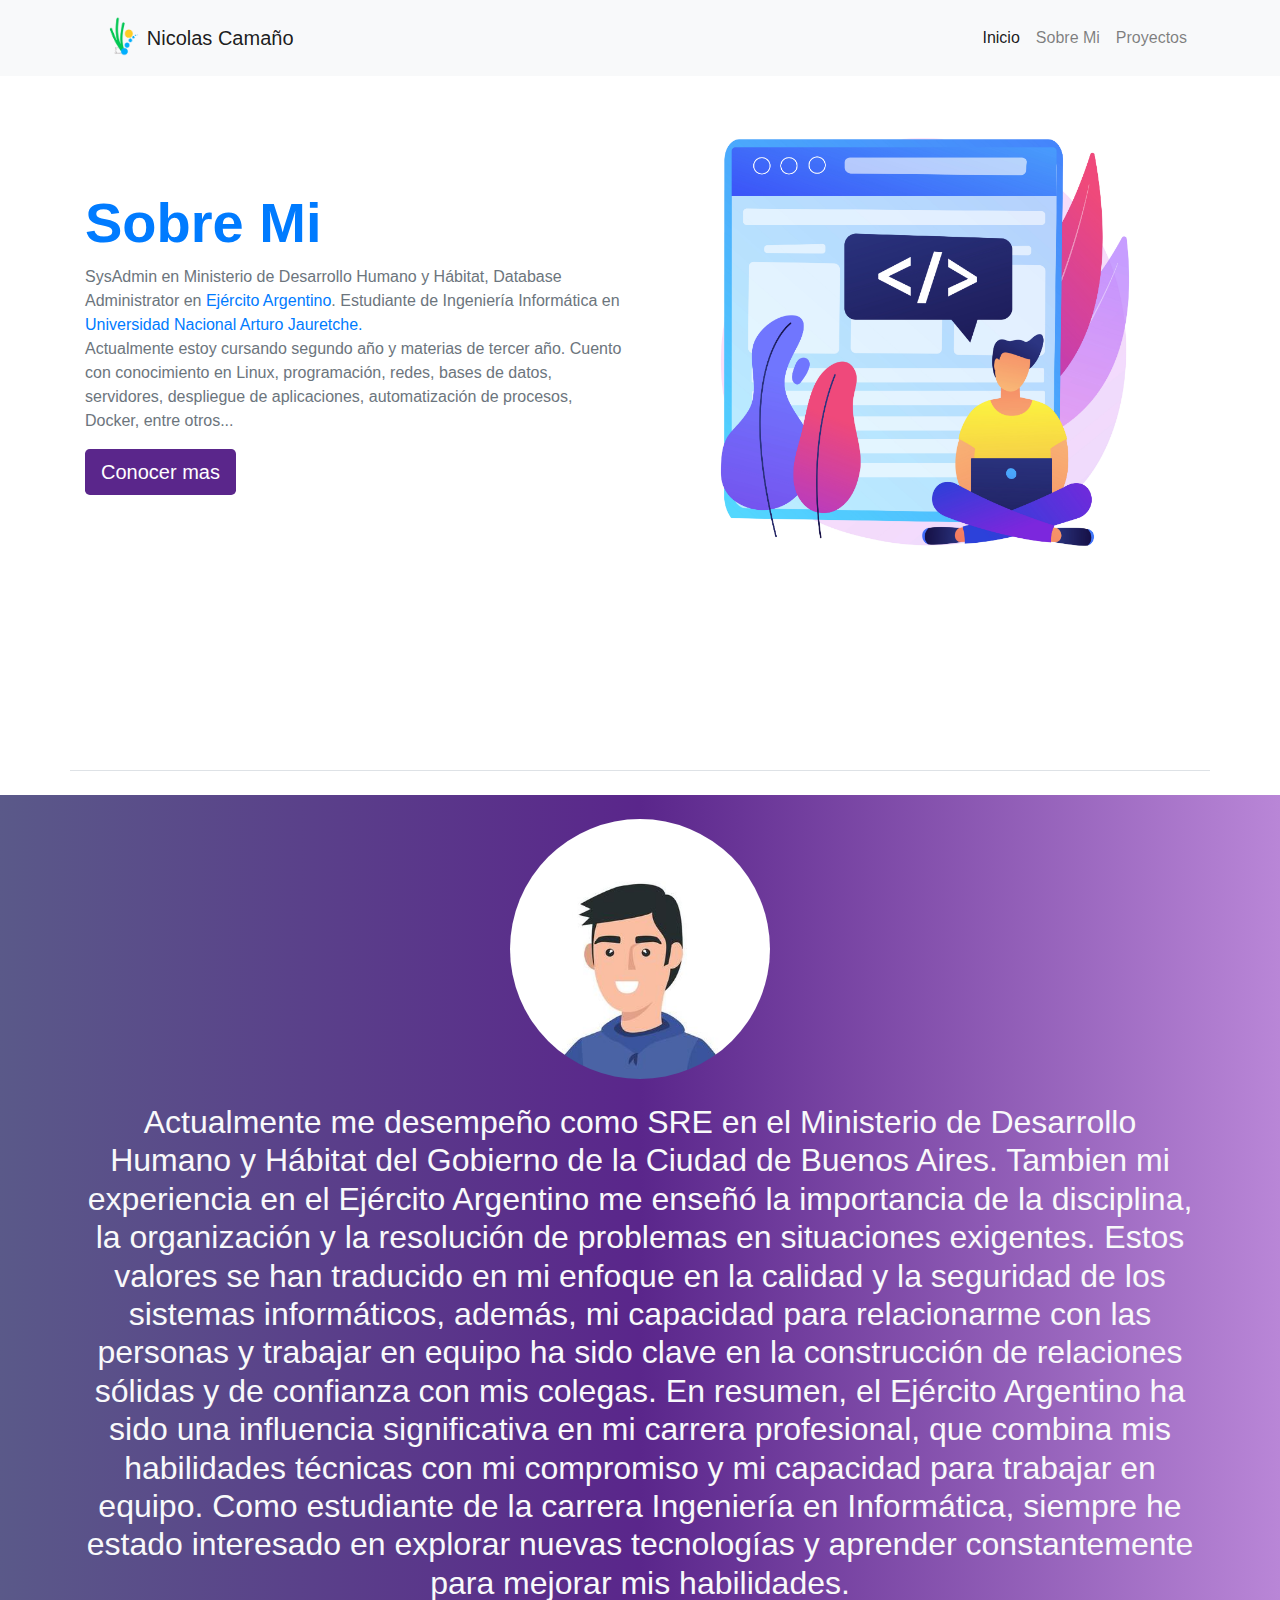
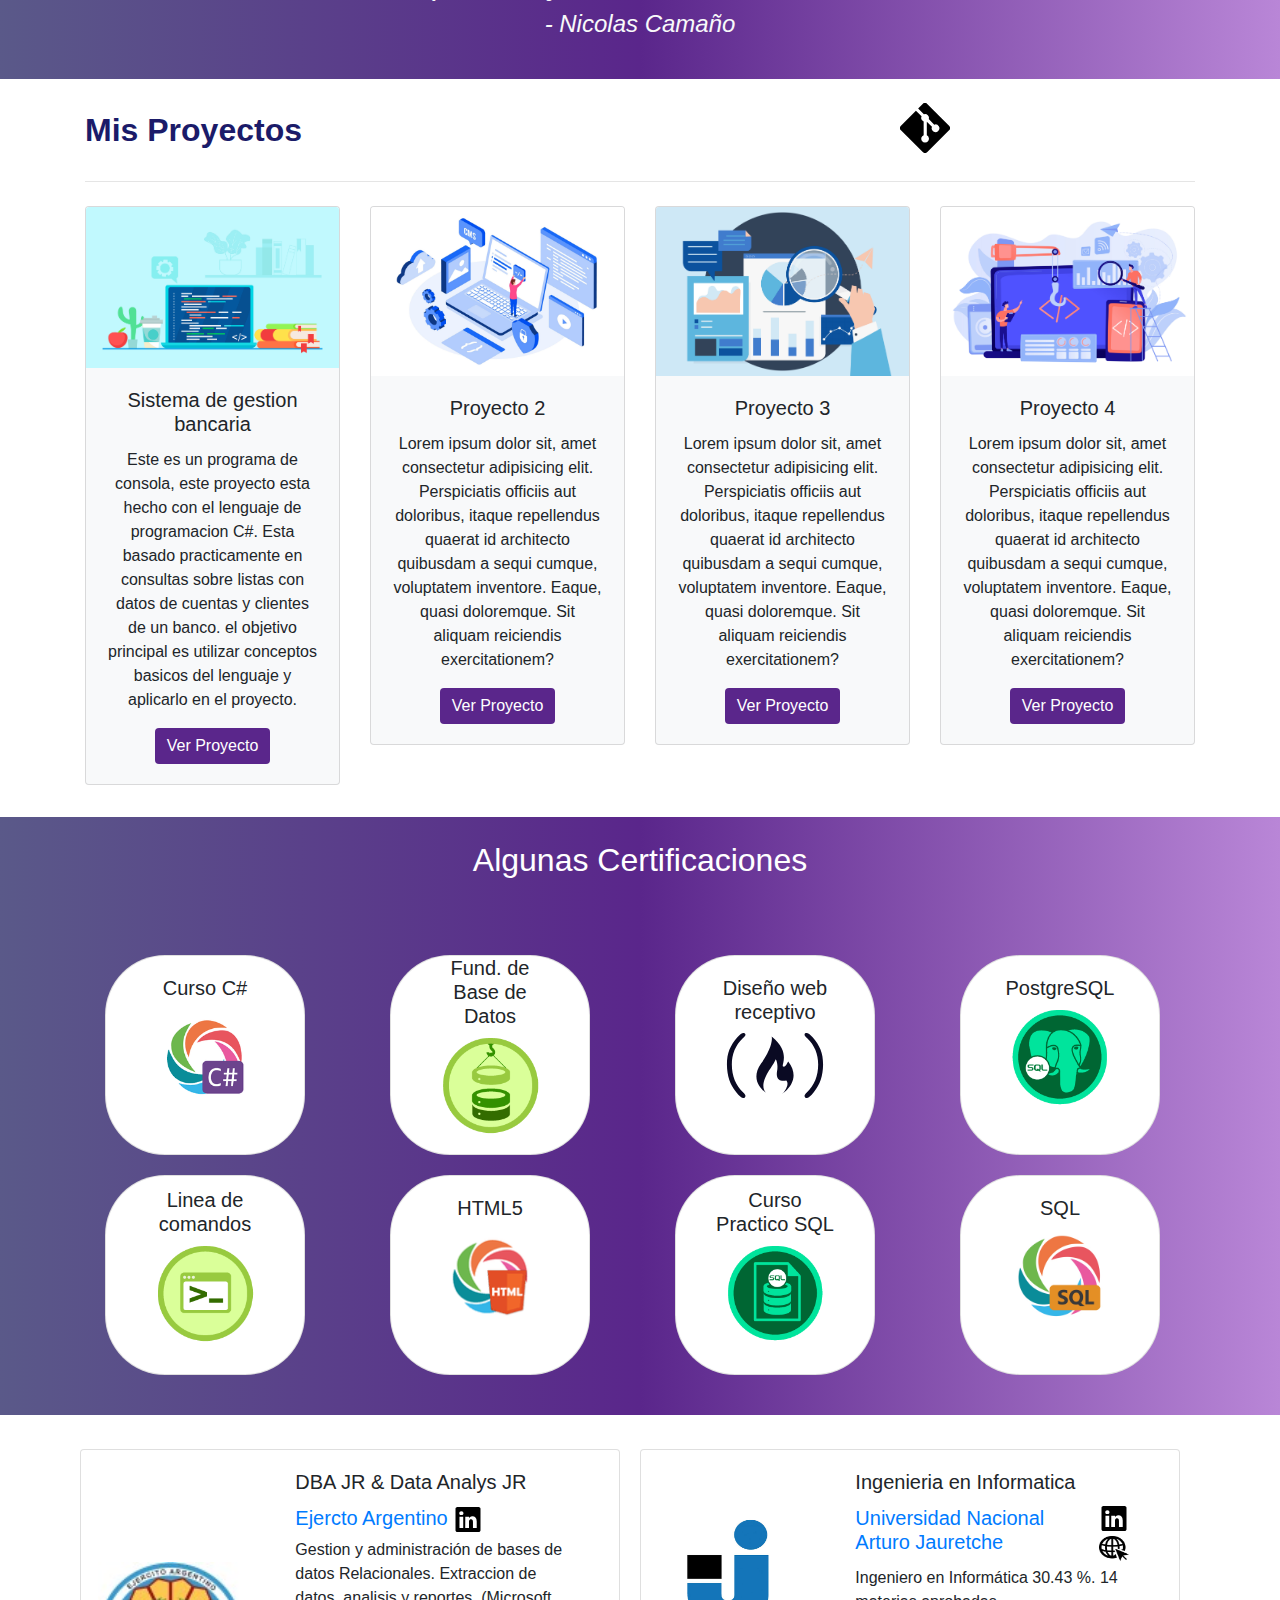
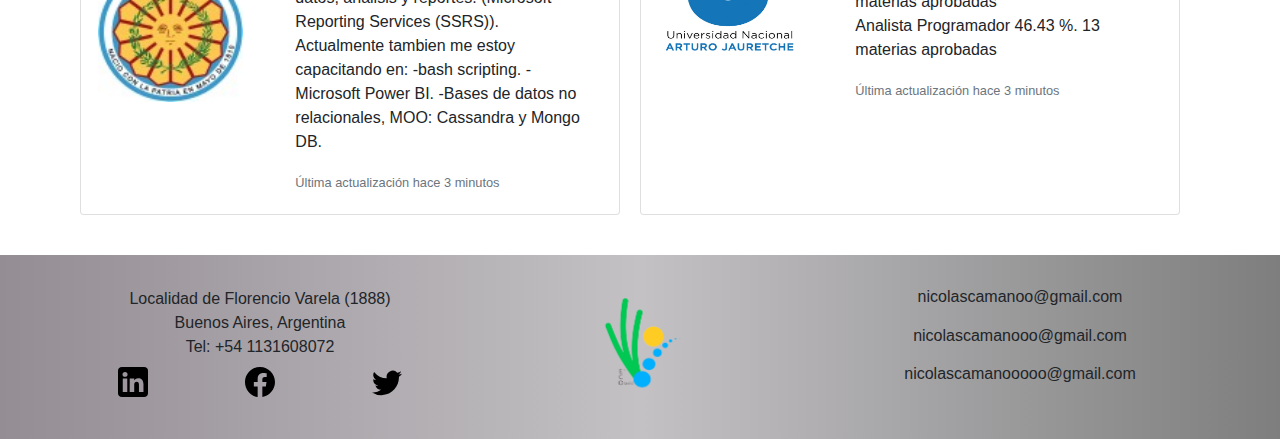
==== commit 7aae7a94: "Actualizar index.html" ====
--- a/index.html
+++ b/index.html
@@ -51,7 +51,7 @@
 <p class="text-secondary">
 SysAdmin en Ministerio de Desarrollo Humano y Hábitat, Database Administrator en <a href="https://www.linkedin.com/company/ejercitoargentino/mycompany/">Ejército Argentino</a>.
 Estudiante de Ingeniería Informática en <a href="https://www.unaj.edu.ar/">Universidad Nacional Arturo Jauretche.</a> <br>
-Actualmente estoy cursando segundo año y materias de tercer año. Cuento con conocimiento en programación, redes y bases de datos, servidores, despliegue de aplicaciones, Docker, automatización de procesos, entre otros.
+Actualmente estoy cursando segundo año y materias de tercer año. Cuento con conocimiento en Linux, programación, redes, bases de datos, servidores, despliegue de aplicaciones, automatización de procesos, Docker, entre otros...
 </p>
           <a href="#experiencia" class="btn btn-primary btn-lg">Conocer mas </a>
         </div>
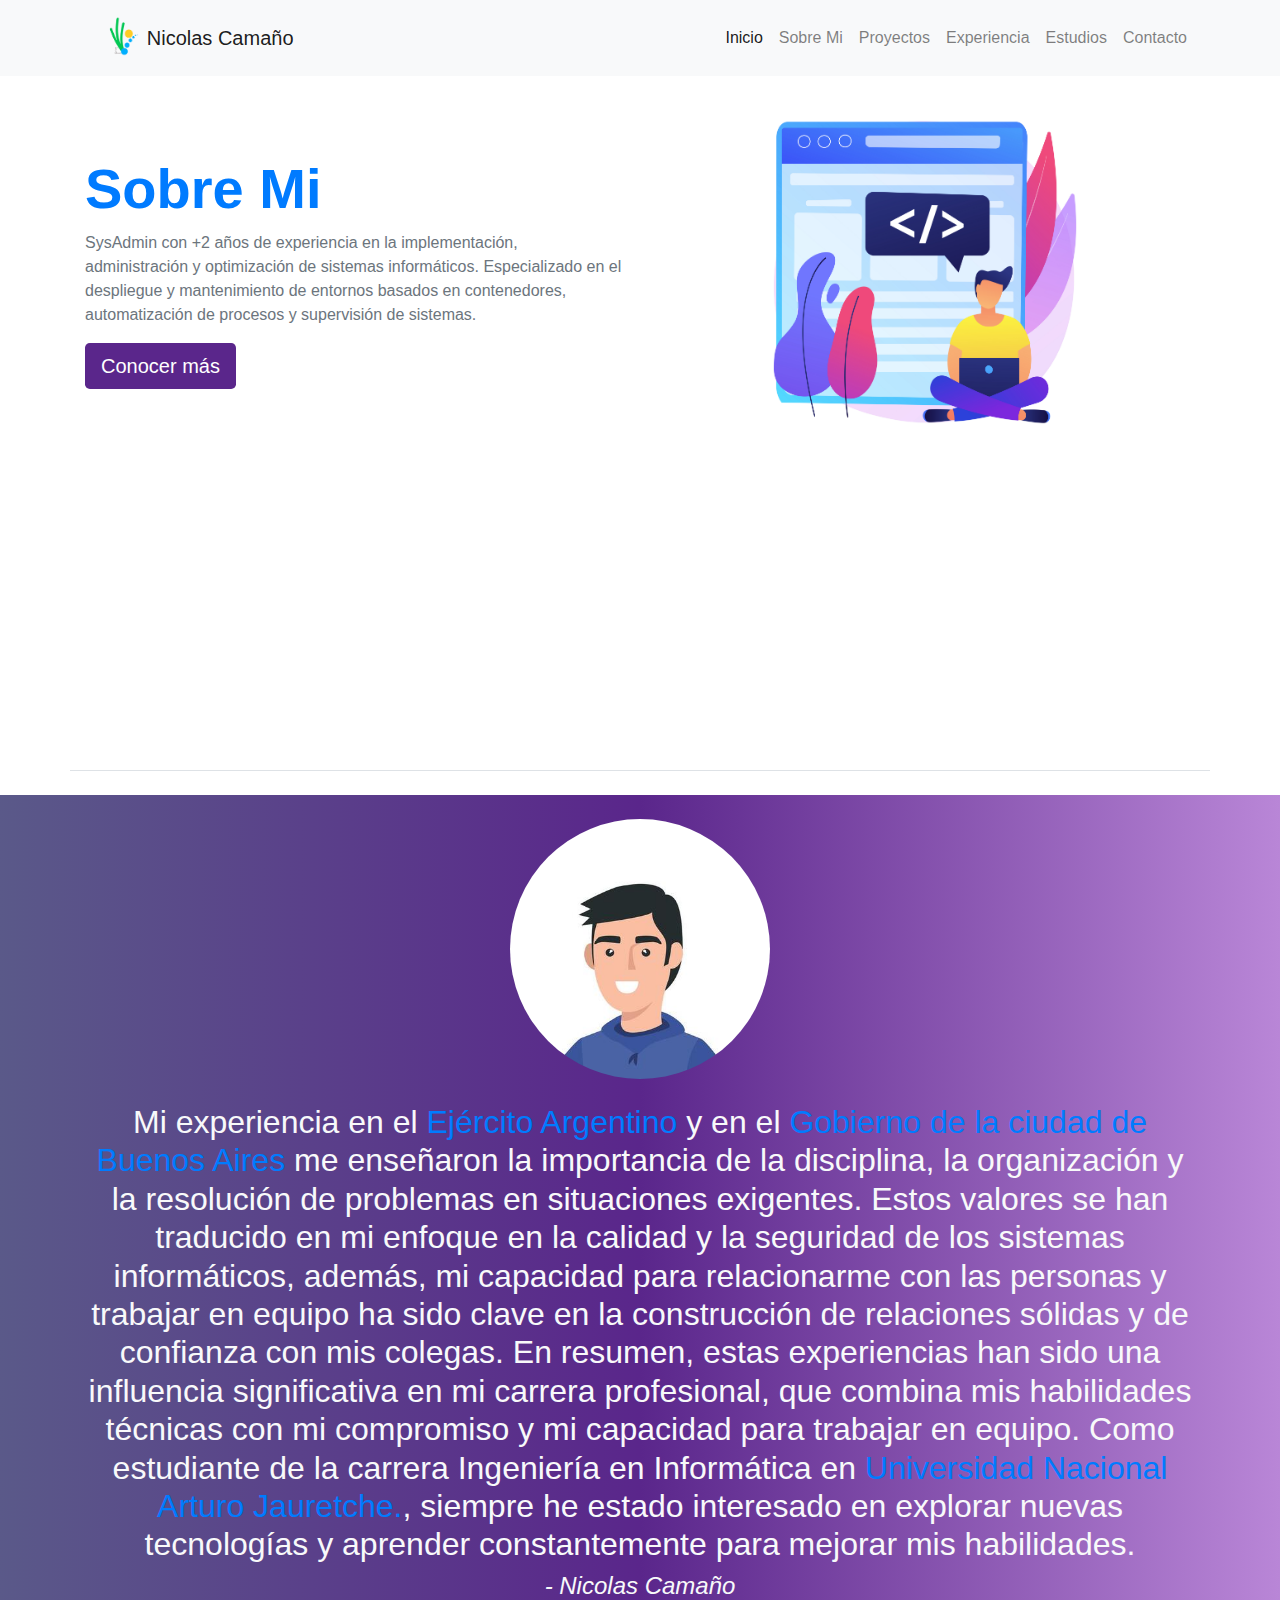
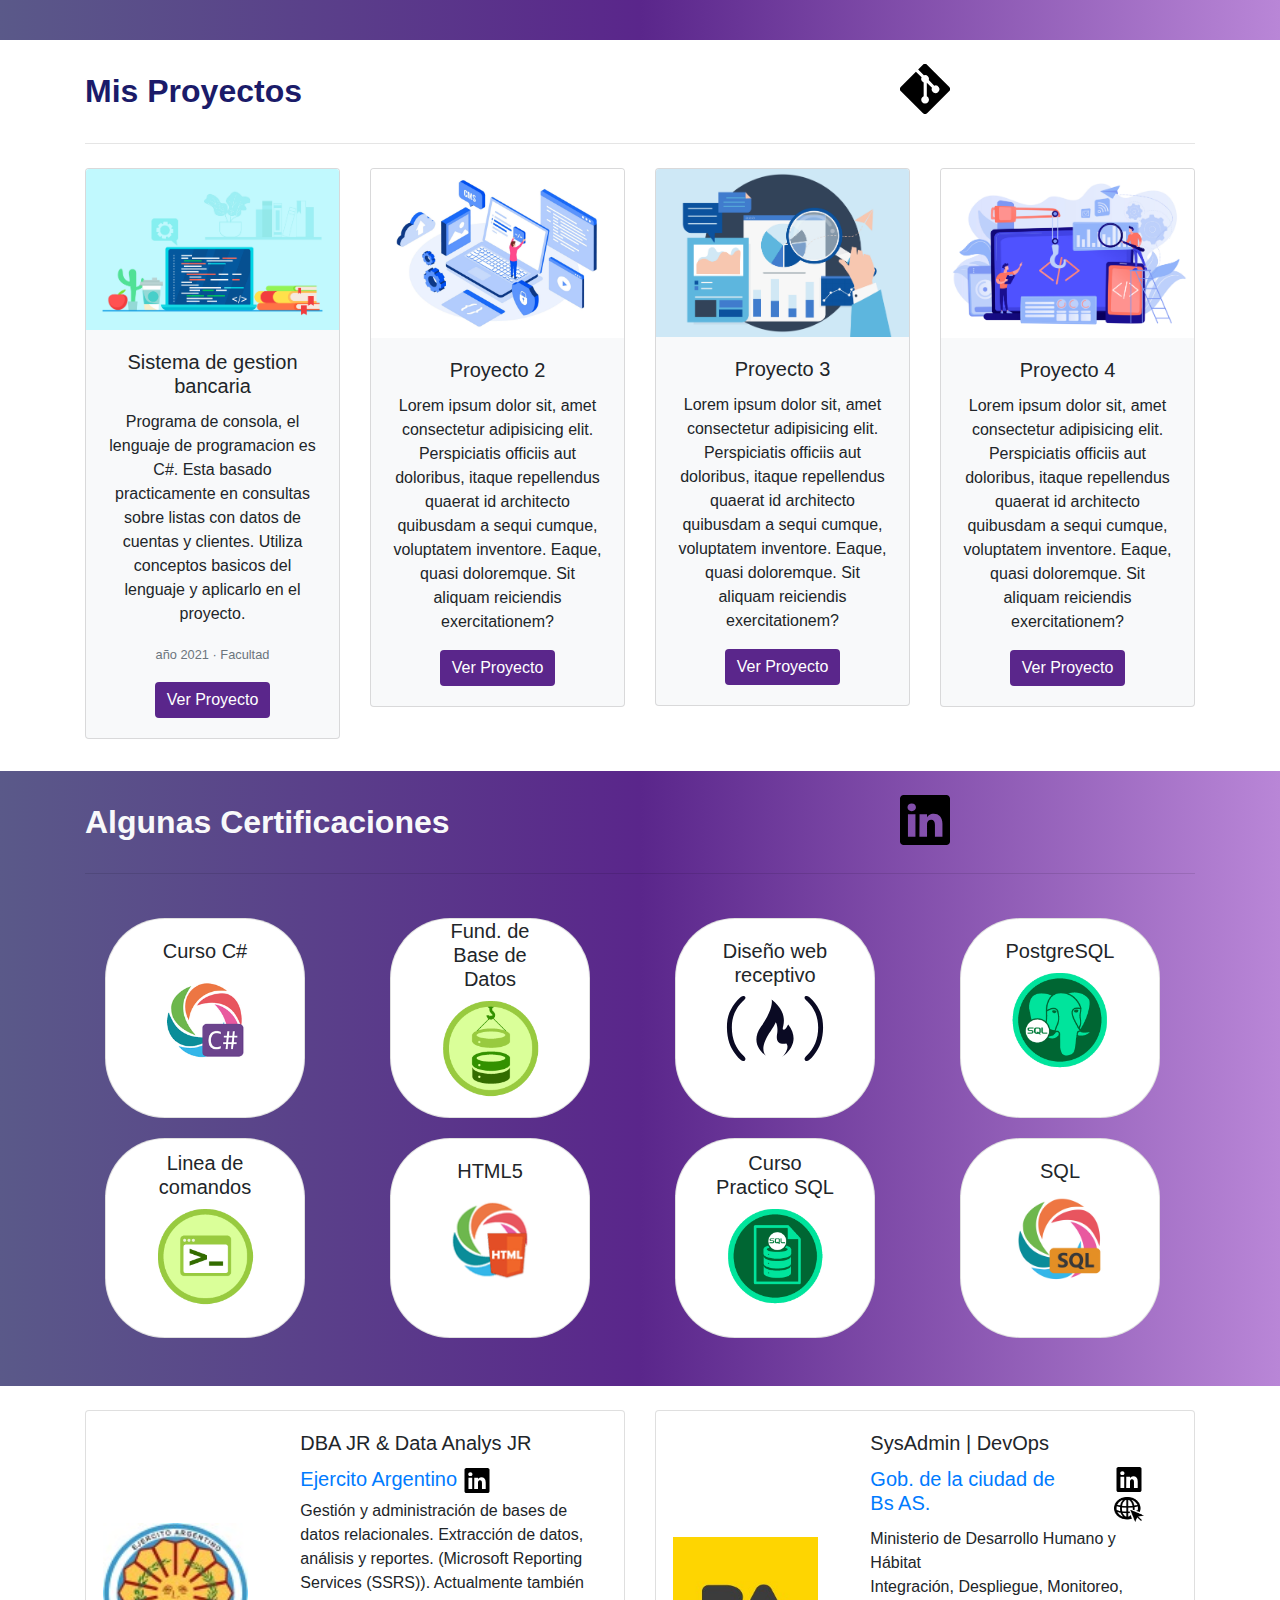
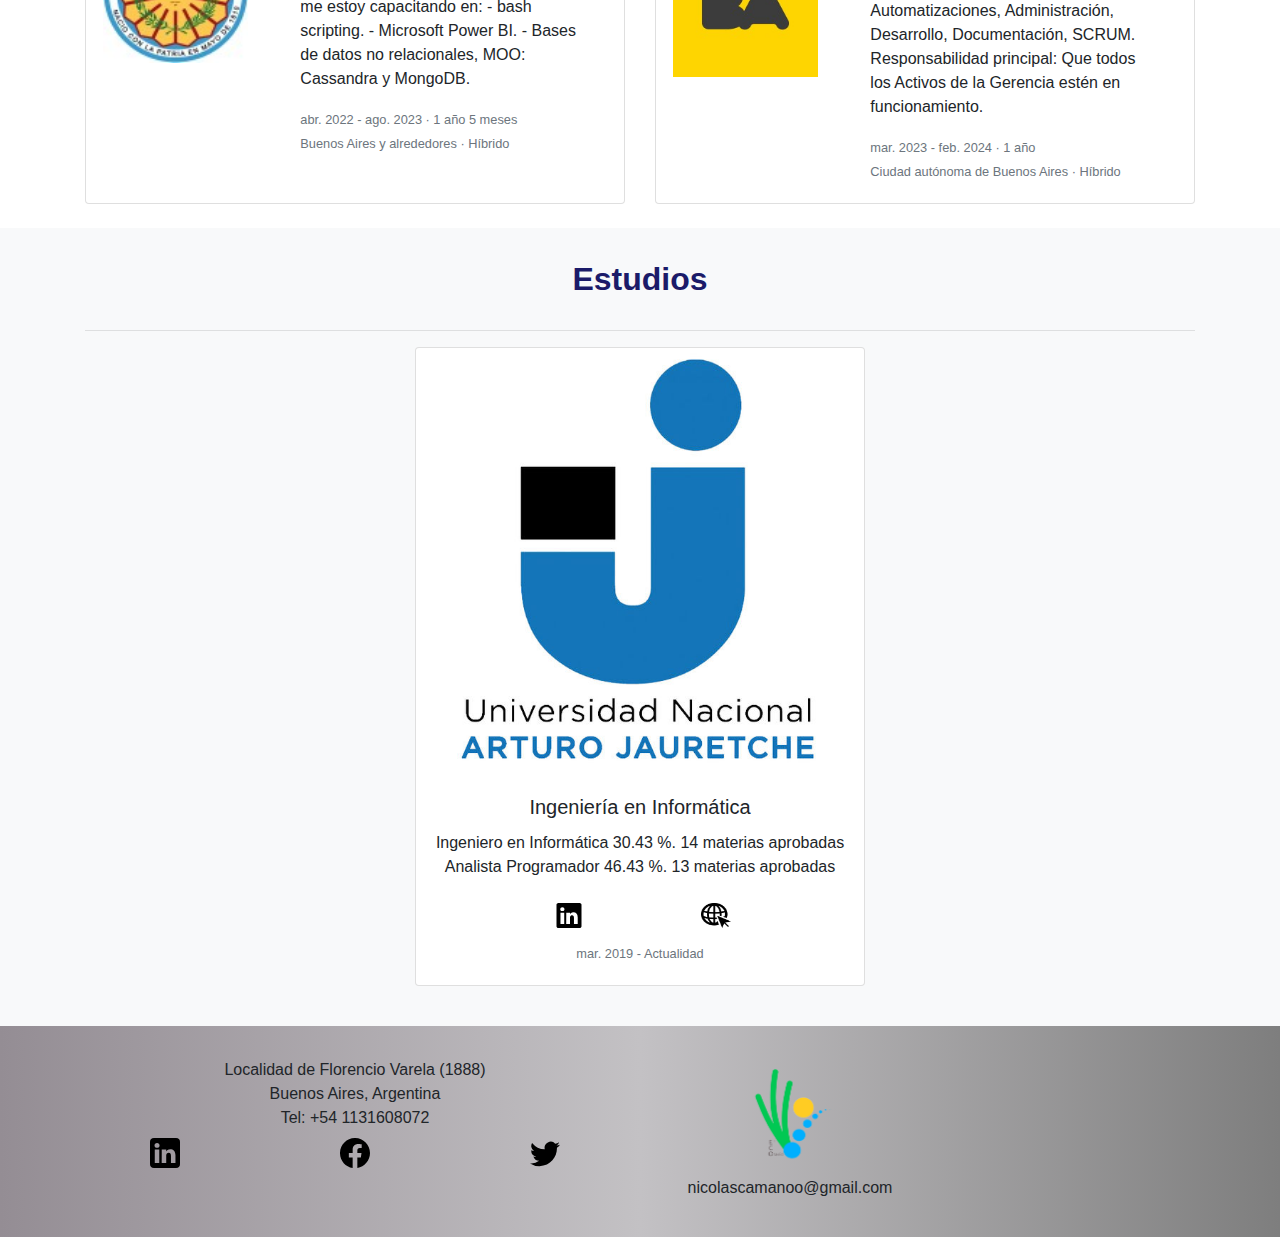
==== commit 54ea6877: "actualizacion estetica y datos" ====
--- a/index.html
+++ b/index.html
@@ -35,35 +35,34 @@
           <li class="nav-item"> <a class="nav-link active colorPagina" href="#">Inicio</a></li>
           <li class="nav-item"> <a class="nav-link colorPagina" href="#">Sobre Mi</a> </li>
           <li class="nav-item"><a class="nav-link colorPagina" href="#proyectos">Proyectos</a></li>
+          <li class="nav-item"><a class="nav-link colorPagina" href="#experiencia">Experiencia</a></li>
+          <li class="nav-item"><a class="nav-link colorPagina" href="#estudios">Estudios</a></li>
+          <li class="nav-item"><a class="nav-link colorPagina" href="#contacto">Contacto</a></li>
         </ul>
       </div>
     </div>
   </nav>
 
-  <!--SECCION SOBRE MI-->
-  <section class="quien-soy py-4 mt-5 ">
-    <div class="container  alturaDef bgprincipal">
-      <div class="row">
-
-        <div class="col-12 col-md-6 text-center text-md-left align-self-md-center">
-          <h1 class="display-4 font-weight-bold text-primary ">Sobre Mi</h1>
-          
-<p class="text-secondary">
-SysAdmin en Ministerio de Desarrollo Humano y Hábitat, Database Administrator en <a href="https://www.linkedin.com/company/ejercitoargentino/mycompany/">Ejército Argentino</a>.
-Estudiante de Ingeniería Informática en <a href="https://www.unaj.edu.ar/">Universidad Nacional Arturo Jauretche.</a> <br>
-Actualmente estoy cursando segundo año y materias de tercer año. Cuento con conocimiento en Linux, programación, redes, bases de datos, servidores, despliegue de aplicaciones, automatización de procesos, Docker, entre otros...
-</p>
-          <a href="#experiencia" class="btn btn-primary btn-lg">Conocer mas </a>
-        </div>
-        <div class="col-12 col-md-6 text-center">
-          <img src="imagenes/quiensoy.jpg" alt="Logo primario" class="img-fluid mb-4 mb-md-0">
-        </div>
-
-
-      </div>
-    </div>
-
-  </section>
+ <!-- SECCION SOBRE MI -->
+<section class="quien-soy py-4 mt-5">
+  <div class="container alturaDef bgprincipal">
+    <div class="row">
+      <div class="col-12 col-md-6 text-center text-md-left align-self-md-center">
+        <h1 class="display-4 font-weight-bold text-primary">Sobre Mi</h1>
+        <p class="text-secondary">
+          SysAdmin con +2 años de experiencia en la implementación, administración y optimización de sistemas
+          informáticos. Especializado en el despliegue y mantenimiento de entornos basados en contenedores,
+          automatización de procesos y supervisión de sistemas.
+        </p>
+        <a href="#experiencia" class="btn btn-primary btn-lg">Conocer más</a>
+      </div>
+      <div class="col-12 col-md-6 col-lg-6 text-center">
+        <img src="imagenes/quiensoy.jpg" alt="Logo primario" class="img-fluid mb-4 mb-md-0 imagen-achicada centrar">
+      </div>
+    </div>
+  </div>
+</section>
+<!--CIERRE SECCION SOBRE MI -->
 
 
  <!--REDES SOCIALES-->
@@ -85,14 +84,23 @@
         <div class="col-12 h2">
           <img src="imagenes/Avatar.jpg" width="260" height="auto" alt="Avatar de Nicolas Camaño"
             class="img-fluid rounded-circle mb-4 avatar efectogiro">
-          <p class="h2"> Actualmente me desempeño como SRE en el Ministerio de Desarrollo Humano y Hábitat del Gobierno de la Ciudad de Buenos Aires. Tambien mi experiencia en el Ejército Argentino me enseñó la importancia de la disciplina, la organización y la resolución de problemas en situaciones exigentes. Estos valores se han traducido en mi enfoque en la calidad y la seguridad de los sistemas informáticos, además, mi capacidad para relacionarme con las personas y trabajar en equipo ha sido clave en la construcción de relaciones sólidas y de confianza con mis colegas.
-En resumen, el Ejército Argentino ha sido una influencia significativa en mi carrera profesional, que combina mis habilidades técnicas con mi compromiso y mi capacidad para trabajar en equipo.
-Como estudiante de la carrera Ingeniería en Informática, siempre he estado interesado en explorar nuevas tecnologías y aprender constantemente para mejorar mis habilidades.</p>
+          <p class="h2"> 
+          
+          
+          
+            Mi experiencia en el <a href="https://www.linkedin.com/company/ejercitoargentino/mycompany/">Ejército Argentino</a> y en el <a href="https://www.linkedin.com/company/gobierno-de-la-ciudad-de-buenos-aires/">Gobierno de la ciudad de Buenos Aires</a> me enseñaron la importancia de la disciplina, la organización y la resolución de problemas en situaciones exigentes. Estos valores se han traducido en mi enfoque en la calidad y la seguridad de los sistemas informáticos, además, mi capacidad para relacionarme con las personas y trabajar en equipo ha sido clave en la construcción de relaciones sólidas y de confianza con mis colegas.
+            En resumen, estas experiencias han sido una influencia significativa en mi carrera profesional, que combina mis habilidades técnicas con mi compromiso y mi capacidad para trabajar en equipo.
+            Como estudiante de la carrera Ingeniería en Informática en <a href="https://www.unaj.edu.ar/">Universidad Nacional Arturo Jauretche.</a>, siempre he estado interesado en explorar nuevas tecnologías y aprender constantemente para mejorar mis habilidades.
+          
+          
+          
+          </p>
           <p class="h4 font-italic">- Nicolas Camaño</p>
         </div>
       </div>
     </div>
   </section>
+  <!-- SECCION FILOSOFIA -->
 
   <!--SECCION PROYECTOS-->
   <div class="section py-4">
@@ -114,9 +122,10 @@
             <img src="imagenes/proy3.jpg" class="card-img-top h-100 bg-white" alt="Proyecto 1">
             <div class="card-body">
               <h5 class="card-title">Sistema de gestion bancaria</h5>
-              <p class="card-text">Este es un programa de consola, este proyecto esta hecho con el lenguaje de
-                programacion C#. Esta basado practicamente en consultas sobre listas con datos de cuentas y clientes de
-                un banco. el objetivo principal es utilizar conceptos basicos del lenguaje y aplicarlo en el proyecto.
+              <p class="card-text">Programa de consola, el lenguaje de
+                programacion es C#. Esta basado practicamente en consultas sobre listas con datos de cuentas y clientes. 
+                Utiliza conceptos basicos del lenguaje y aplicarlo en el proyecto.
+                <p class="card-text"><small class="text-muted">año 2021 · Facultad</small></p>
               </p>
               <a href="https://github.com/nicolascamanoo/Sistema-Gestion-Bancaria" class="btn btn-primary">Ver
                 Proyecto</a>
@@ -167,22 +176,26 @@
   </div>
   <!--CIERRE SECCION PROYECTOS-->
 
- 
-
-
-  <section class="certificados  moving-background">
-    <div class="container py-4">
-      <div class="row centrar ">
-        <h2 class="text-white">Algunas Certificaciones</h2>
-      </div>
-    </div>
-
-    <div class="container py-4 ">
-      <div class="row ">
-
-        <div class="col-6 col-md-6 col-lg-3  certificados">
-
-
+
+
+
+
+<!--SECCION NUEVA DE CERTIFICADOS-->
+<div class="section py-4 moving-background ">
+    <div class="container">
+      <div class="row">
+        <div class="col-6">
+          <h2 class="text-left py-2 text-light font-weight-bold" id="certificaciones"> Algunas Certificaciones</h2>
+        </div>
+        <div class="col-6 text-right">
+          <div><a href="https://www.linkedin.com/in/nicolas-cama%C3%B1o-659056210/"><img class="imagenGit corrimiento imagenGitgiro" src="imagenes/linkedin.svg"
+                alt=""></a></div>
+        </div>
+      </div>
+      <hr>
+      <div class="row">
+        <!--card 1-->
+        <div class="col-6 col-md-6 col-lg-3  text-center py-2 centrado">
           <div class="card mb-3 bg-white  certificate-card ">
             <div class="col-12 centrar">
               <h5 class="card-title text-center card-body ">Curso C#
@@ -190,13 +203,9 @@
                     <a
                 href="https://www.sololearn.com/certificates/course/en/15278522/1080/landscape/png"> <img src="imagenes/csharpsololearn.png" class="img-fluid py-2" alt="certificado">
               </a>    
-              </div></h5>   
-                  
-            </div>
-            
-          </div>
-
-
+              </div></h5>       
+            </div> 
+          </div>
           <div class="card mb-3 bg-white  certificate-card ">
             <div class="col-12 centrar">
               <h5 class="card-title text-center card-body ">Linea de comandos
@@ -207,15 +216,10 @@
                   </div></h5>   
             </div>
           </div>
-
-
-        
-
-
-        </div>
-        <!--SEGUNDA COLUMNA DE CERTIFICADOS-->
-        <div class="col-6 col-md-6 col-lg-3  certificados  ">
-
+        </div>
+       
+        <!--card 2-->
+        <div class="col-6 col-md-6 col-lg-3  text-center py-2 centrado">
           <div class="card mb-3 bg-white  certificate-card ">
             <div class="col-12 centrar">
               <h5 class="card-title text-center card-body ">Fund. de Base de Datos
@@ -225,9 +229,8 @@
                   </a>
                   </div></h5>   
             </div>
-          </div>
-
-         
+            
+          </div>
           <div class="card mb-3 bg-white  certificate-card ">
             <div class="col-12 centrar">
               <h5 class="card-title text-center card-body ">HTML5
@@ -239,19 +242,11 @@
             </div>
           </div>
 
-        
-
-
-
-          
-        <!--cierre de segunda columna certificados-->
-        </div>
-
-
-        <!--tercera columna certificados-->
-        <div class="col-6 col-md-6 col-lg-3  certificados">
-
-
+         
+
+        </div>
+        <!--card 3-->
+        <div class="col-6 col-md-6 col-lg-3  text-center py-2 centrado">
           <div class="card mb-3 bg-white  certificate-card ">
             <div class="col-12 centrar">
               <h5 class="card-title text-center card-body ">Diseño web receptivo
@@ -262,9 +257,6 @@
               </a></div></h5>   
             </div>
           </div>
-
-      
-          
           <div class="card mb-3 bg-white  certificate-card ">
             <div class="col-12 centrar ">
               <h5 class="card-title text-center card-body ">Curso Practico SQL
@@ -275,17 +267,9 @@
                   </div></h5>   
             </div>
           </div>
-
-       
-          
-
-        </div>
-        <!--cierre de tercera columna certificados-->
-
-
-        <!--cuarta columna certificados-->
-        <div class="col-6 col-md-6 col-lg-3   certificados ">
-
+        </div>
+        <!--card 4-->
+        <div class="col-6 col-md-6 col-lg-3  text-center py-2 centrado">
           <div class="card mb-3 bg-white  certificate-card ">
             <div class="col-12 centrar">
               <h5 class="card-title text-center card-body ">PostgreSQL 
@@ -296,9 +280,6 @@
                   </div></h5>   
             </div>
           </div>
-
-
-
           <div class="card mb-3 bg-white  certificate-card  ">
             <div class="col-12 mb-6">
               <h5 class="card-title text-center card-body ">SQL
@@ -310,136 +291,185 @@
               </div></h5>   
             </div>
           </div>
-
         
-
-        </div>
-        <!--cierre de segunda columna certificados-->
-
-
-      </div>
-      
+        </div>
+        <!--CIERRE CARD 4-->
+      </div>
+    </div>
+  </div>
+<!--CIERRE DE CERTIFICADOS-->
+
+
+<!--EXPERIENCIA-->
+  <section class="experiencia py-4" id="experiencia">
+    <div class="container">
+      <div class="row">
+  
+        <div class="card centrado col-12 col-md-12 col-lg-6 tarjetaExperiencia" style="max-width: 540px;">
+          <div class="row g-0">
+            <div class="col-md-4 centrar">
+              <img src="imagenes/ejercito.jfif" class="img-fluid rounded-start imagenExperiencia" alt="FotoLugarDeEmpleo">
+            </div>
+            <div class="col-md-8">
+              <div class="card-body">
+                <h5 class="card-title">DBA JR & Data Analys JR</h5>
+                <a href="https://www.linkedin.com/company/ejercitoargentino/mycompany/">
+                  <div class="row container">
+                    <h5 class="card-text text-greey">Ejercito Argentino</h5>
+                    <img src="imagenes/linkedin.svg" class="img-fluid rounded corrimiento img linkedinEjercito" alt="FotoLugarDeEmpleo">
+                  </div>
+                </a>
+                <p class="card-text">Gestión y administración de bases de datos relacionales.
+                  Extracción de datos, análisis y reportes. (Microsoft Reporting Services (SSRS)).
+                  
+                  Actualmente también me estoy capacitando en:
+                  - bash scripting.
+                  - Microsoft Power BI.
+                  - Bases de datos no relacionales, MOO: Cassandra y MongoDB.</p>
+                <p class="card-text"><small class="text-muted">abr. 2022 - ago. 2023 · 1 año 5 meses <br>
+                    Buenos Aires y alrededores · Híbrido</small></p>
+              </div>
+            </div>
+          </div>
+        </div>
+  
+        <div class="card  centrado col-md-12  col-12 col-lg-6  tarjetaExperiencia" style="max-width: 540px;" id="experiencia">
+          <div class="row g-0">
+            <div class="col-md-4 centrar">
+              <img src="imagenes/gobierno_de_la_ciudad_de_buenos_aires_logo.jfif" class="img-fluid rounded-start imagenExperiencia" alt="FotoLugarDeEmpleo">
+            </div>
+            <div class="col-md-8">
+              <div class="card-body">
+                <h5 class="card-title">SysAdmin | DevOps</h5>
+  
+                <div class="row">
+                  <div class="col-9">
+                    <a href="https://www.unaj.edu.ar/">
+                      <h5 class="card-text text-greey">
+                        Gob. de la ciudad de Bs AS.
+                      </h5>
+                    </a>
+                  </div>
+                  <div class="col-3">
+                    <a href="https://www.linkedin.com/company/gobierno-de-la-ciudad-de-buenos-aires/">
+                      <img src="imagenes/linkedin.svg" class="img-fluid rounded corrimiento img linkedinEjercito" alt="FotoLugarDeEmpleo">
+                    </a>
+  
+  
+                    <a href="https://www.unaj.edu.ar/">
+                      <img src="imagenes/logoSitio.jpg" class="img-fluid rounded corrimiento img linkedinEjercito" alt="FotoLugarDeEmpleo">
+                    </a>
+  
+  
+                  </div>
+  
+                </div>
+  
+                <p class="card-text">Ministerio de Desarrollo Humano y Hábitat <br>
+                  Integración, Despliegue, Monitoreo, Automatizaciones, Administración, Desarrollo, Documentación, SCRUM.
+                  Responsabilidad principal: Que todos los Activos de la Gerencia estén en funcionamiento.</p>
+                <p class="card-text"><small class="text-muted">mar. 2023 - feb. 2024 · 1 año
+                    <br>Ciudad autónoma de Buenos Aires · Híbrido</small></p>
+              </div>
+            </div>
+          </div>
+        </div>
+  
+      </div>
+    </div>
   </section>
-
-
-
-
-
-
-
-
-
-
-  
-
-
-
-
-<section class="experiencia py-4 " >
-  <div class="container ">
-    <div class="row">
-
-
-  <div class="card col-md-12 col-12 mb-3 tarjetaExperiencia " style="max-width: 540px;">
-    <div class="row g-0">
-      <div class="col-md-4  centrar ">
-        <img src="imagenes/ejercito.jfif" class="img-fluid rounded-start imagenExperiencia" alt="FotoLugarDeEmpleo">
-      </div>
-      <div class="col-md-8">
-        <div class="card-body">
-          <h5 class="card-title">DBA JR & Data Analys JR</h5>
-          <a href="https://www.linkedin.com/company/ejercitoargentino/mycompany/">
-          <div class="row container">
-            <h5 class="card-text text-greey">Ejercto Argentino</h5>
-            <img src="imagenes/linkedin.svg" class="img-fluid rounded corrimiento  img linkedinEjercito" alt="FotoLugarDeEmpleo">
-          </div>
-        </a>
-          <p class="card-text">Gestion y administración de bases de datos Relacionales. 
-            Extraccion de datos, analisis y reportes. (Microsoft Reporting Services (SSRS)). 
-            
-            Actualmente tambien me estoy capacitando en:
-            -bash scripting.
-            -Microsoft Power BI.
-            -Bases de datos no relacionales, MOO: Cassandra y Mongo DB.</p>
-          <p class="card-text"><small class="text-muted">Última actualización hace 3 minutos</small></p>
-        </div>
-      </div>
-    </div>
-  </div>
-
-  <div class="card mb-3 col-md-6 col-12  tarjetaExperiencia" style="max-width: 540px;" id="experiencia">
-    <div class="row g-0 " >
-      <div class="col-md-4  centrar ">
-        <img src="imagenes/Unaj (1).jpg" class="img-fluid rounded-start imagenExperiencia" alt="FotoLugarDeEmpleo">
-      </div>
-      <div class="col-md-8">
-        <div class="card-body">
-          <h5 class="card-title">Ingenieria en Informatica</h5>
-          
-          <div class="row ">
-            <div class="col-9">
-            <a href="https://www.unaj.edu.ar/"> <h5 class="card-text text-greey">Universidad Nacional Arturo Jauretche</h5></a>
-          </div>
-          <div class="col-3">
-            <a href="https://www.linkedin.com/school/universidad-nacional-arturo-jauretche/"> <img src="imagenes/linkedin.svg" class="img-fluid rounded corrimiento  img linkedinEjercito" alt="FotoLugarDeEmpleo"></a>
-           
-            
-            <a href="https://www.unaj.edu.ar/"> <img src="imagenes/logoSitio.jpg" class="img-fluid rounded corrimiento  img linkedinEjercito" alt="FotoLugarDeEmpleo"></a>
-           
-            
-          </div>
-        
-          </div>
-        
-          <p class="card-text">Ingeniero en Informática		30.43 %. 14 materias aprobadas <br>
-            Analista Programador	46.43 %. 13 materias aprobadas</p>
-          <p class="card-text"><small class="text-muted">Última actualización hace 3 minutos</small></p>
-        </div>
-      </div>
-    </div>
-  </div>
-
-
-</div>
-
-
-
-
-</div>
+<!--CIERRE EXPERIENCIA-->
+
+<!--ESTUDIOS-->
+<section id="estudios">
+  <div class="section py-4 centrar bg-light">
+    <div class="container">
+      <div class="row centrar">
+        <div class="col-6 centrar">
+          <h2 class="text-left py-2 text-terciario font-weight-bold" id="estudios"> Estudios</h2>
+        </div>
+      </div>
+      <hr>
+      <div class="row centrar">
+        <!-- Otra tarjeta -->
+        <div class="card mb-3">
+          <img src="imagenes/Unaj (1).jpg" class="card-img-top imagen-achicada" alt="FotoLugarDeEmpleo">
+          <div class="card-body">
+            <h5 class="card-title">Ingeniería en Informática</h5>
+            <p class="card-text">Ingeniero en Informática 30.43 %. 14 materias aprobadas <br>
+              Analista Programador 46.43 %. 13 materias aprobadas</p>
+            <div class="row centrar">
+              <div class="col-4 centrar py-2">
+                <a href="https://www.linkedin.com/school/universidad-nacional-arturo-jauretche/">
+                  <img src="imagenes/linkedin.svg" class="img-fluid rounded corrimiento img linkedinEjercito" alt="FotoLugarDeEmpleo">
+                </a>
+              </div>
+              <div class="col-4 centrar py-2">
+                <a href="https://www.unaj.edu.ar/">
+                  <img src="imagenes/logoSitio.jpg" class="img-fluid rounded corrimiento img linkedinEjercito" alt="FotoLugarDeEmpleo">
+                </a>
+              </div>
+            </div>
+            <p class="card-text"><small class="text-muted">mar. 2019 - Actualidad</small></p>
+          </div>
+        </div>
+      </div>
+    </div>
+  </div>
 </section>
-
-
-  <section class="contacto text-center bg-grey">
-    <div class="py-2 container">
-      <div class="row py-4">
-        <div class="col-4">Localidad de Florencio  Varela (1888)<br>Buenos Aires, Argentina <br>Tel: +54 1131608072 
-          <div class="row py-2">
-          <div class="col-4 ">
-            <a href="https://www.linkedin.com/in/nicolas-cama%C3%B1o-659056210/"><img src="imagenes/linkedin.svg"
-                alt="Linkedin de Nicolas Camaño" class="rounded corrimiento" height="30"></a>
-          </div>
-          <div class="col-4 ">
-            <a href="https://www.facebook.com/nicko.camano/"> <img src="imagenes/facebook.svg"
-                alt="facebook de Nicolas Camaño" class="rounded corrimiento" height="30"></a>
-          </div>
-          <div class="col-4 ">
-            <a href="https://twitter.com/Nicolas_camanoo?t=72vSmGUB5523kHLwtO8Ing&s=08"> <img src="imagenes/twitter.svg"
-                alt="facebook de Nicolas Camaño" class="rounded corrimiento " height="30"></a>
-          </div>
-        </div>
-        </div>
-        <div class="col-4 "> <img src="imagenes/ecomaño1-removebg-preview.png" alt="" class="imagendepie" ></div>
-         <div class="col-4  "><h6>nicolascamanoo@gmail.com <br> <br> nicolascamanooo@gmail.com <br><br>  nicolascamanooooo@gmail.com</h6></div>
-      </div>
-    </div>
-
-  </section>
-
-
-
-
-  
-
+<!--CIERRE ESTUDIOS-->
+
+<!--CONTACTO-->
+<section class="contacto text-center bg-grey" id="contacto">
+  <div class="py-2 container  ml-auto ">
+    <div class="row py-4 ">
+      <div class="col-12 col-lg-6 mx-lg-auto ">
+        Localidad de Florencio Varela (1888)<br>
+        Buenos Aires, Argentina <br>
+        Tel: +54 1131608072 
+        <div class="row py-2 ">
+          <div class="col-4">
+            <a href="https://www.linkedin.com/in/nicolas-cama%C3%B1o-659056210/">
+              <img src="imagenes/linkedin.svg" alt="Linkedin de Nicolas Camaño" class="rounded corrimiento" height="30">
+            </a>
+          </div>
+          <div class="col-4">
+            <a href="https://www.facebook.com/nicko.camano/">
+              <img src="imagenes/facebook.svg" alt="Facebook de Nicolas Camaño" class="rounded corrimiento" height="30">
+            </a>
+          </div>
+          <div class="col-4">
+            <a href="https://twitter.com/Nicolas_camanoo?t=72vSmGUB5523kHLwtO8Ing&s=08">
+              <img src="imagenes/twitter.svg" alt="Twitter de Nicolas Camaño" class="rounded corrimiento " height="30">
+            </a>
+          </div>
+        </div>
+      </div>
+      <div class="container  col-md-6 col-lg col-12">
+        <div>
+          <div class="col-12 col-md-12 col-lg-6">
+            <img src="imagenes/ecomaño1-removebg-preview.png" alt="" class="imagendepie">
+          </div>
+          <div class="col-12 col-md-12 col-lg-6 centrar">
+            <h6>nicolascamanoo@gmail.com</h6>
+          </div>
+        </div>
+      </div>
+    </div>
+  </div>
+</section>
+
+<!--CIERRE CONTACTO-->
+
+
+
+  
+
+
+
+
+  
+ 
 
 
 
--- a/css/EstilosPort.css
+++ b/css/EstilosPort.css
@@ -196,4 +196,16 @@
 to {
  background-color: rgb(240, 235, 235);
 }
+}
+
+
+
+.centrado {
+  width: 50%; /* Puedes ajustar el ancho según sea necesario */
+  margin: 0 auto; /* Esto centra horizontalmente el div */
+}
+
+.imagen-achicada {
+  width: 400px; /* Puedes ajustar el ancho según tus necesidades */
+  height: auto; /* Esto mantendrá la proporción original de la imagen */
 }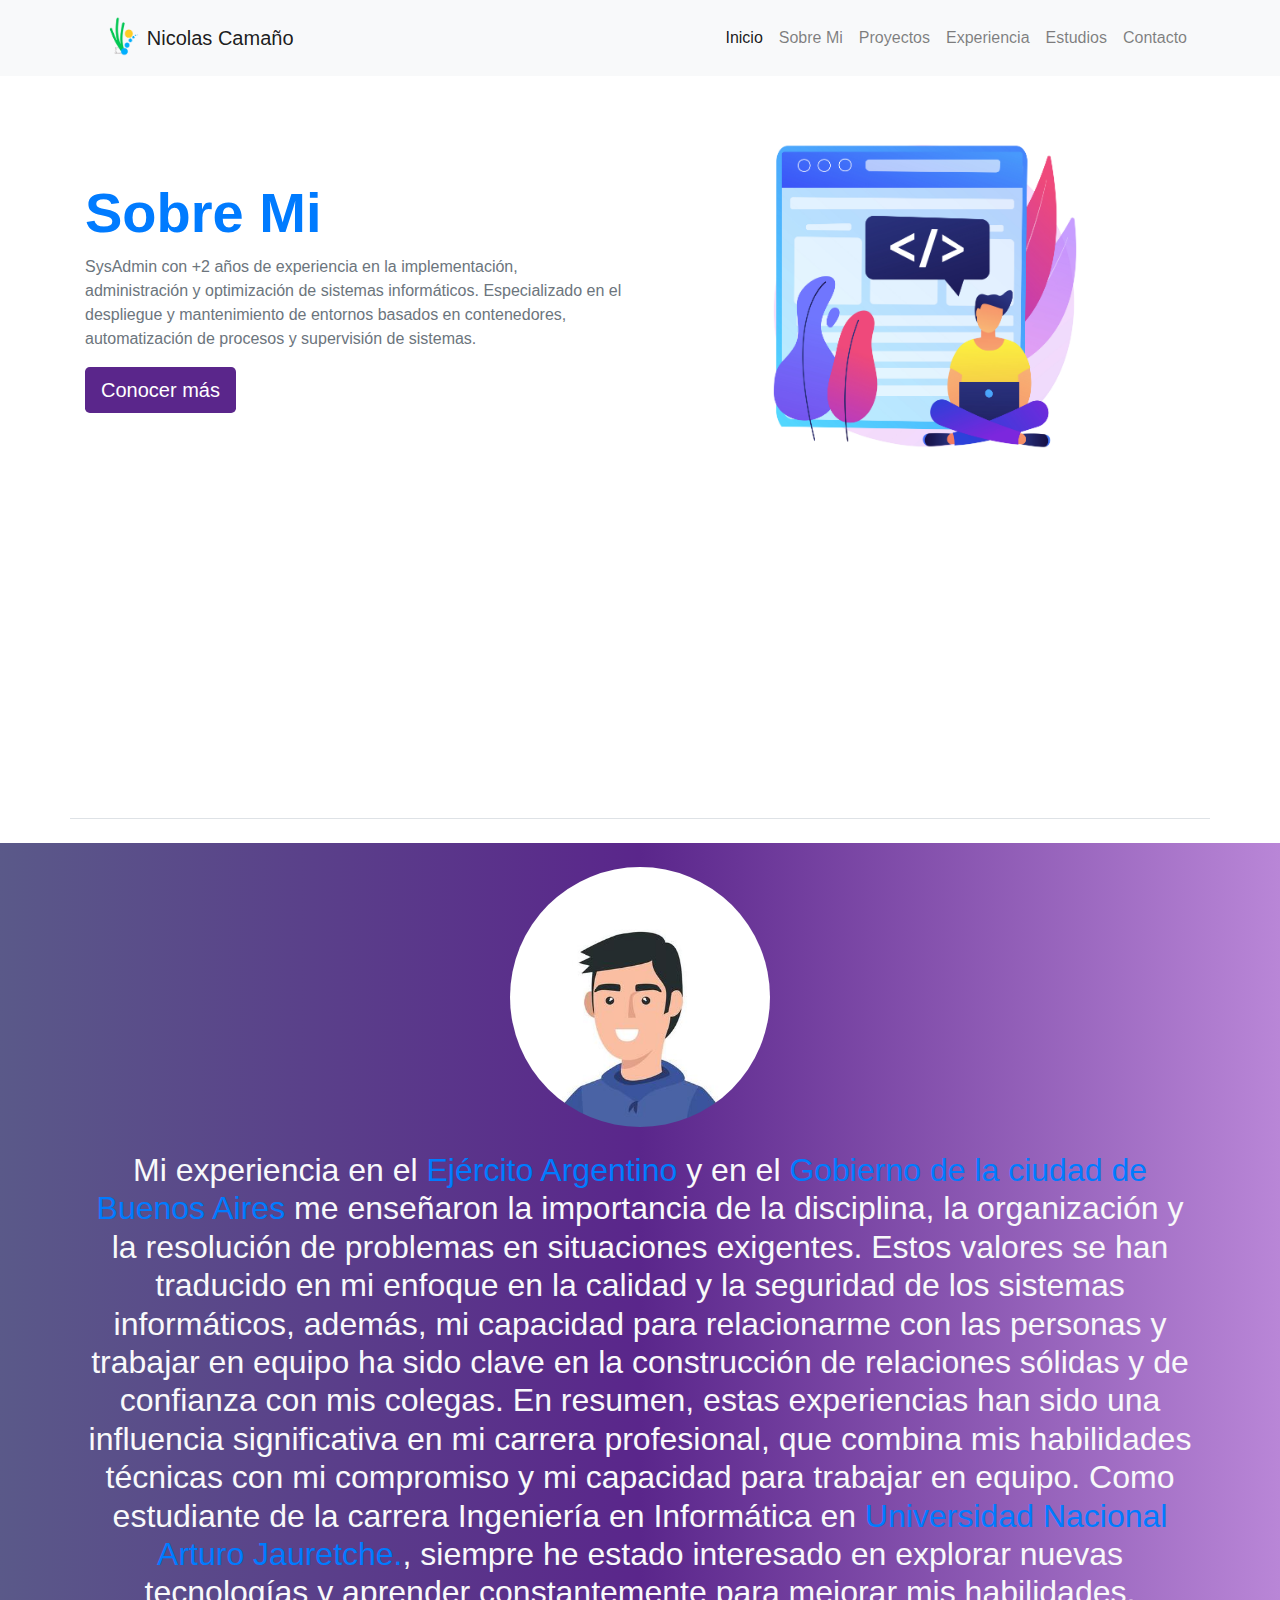
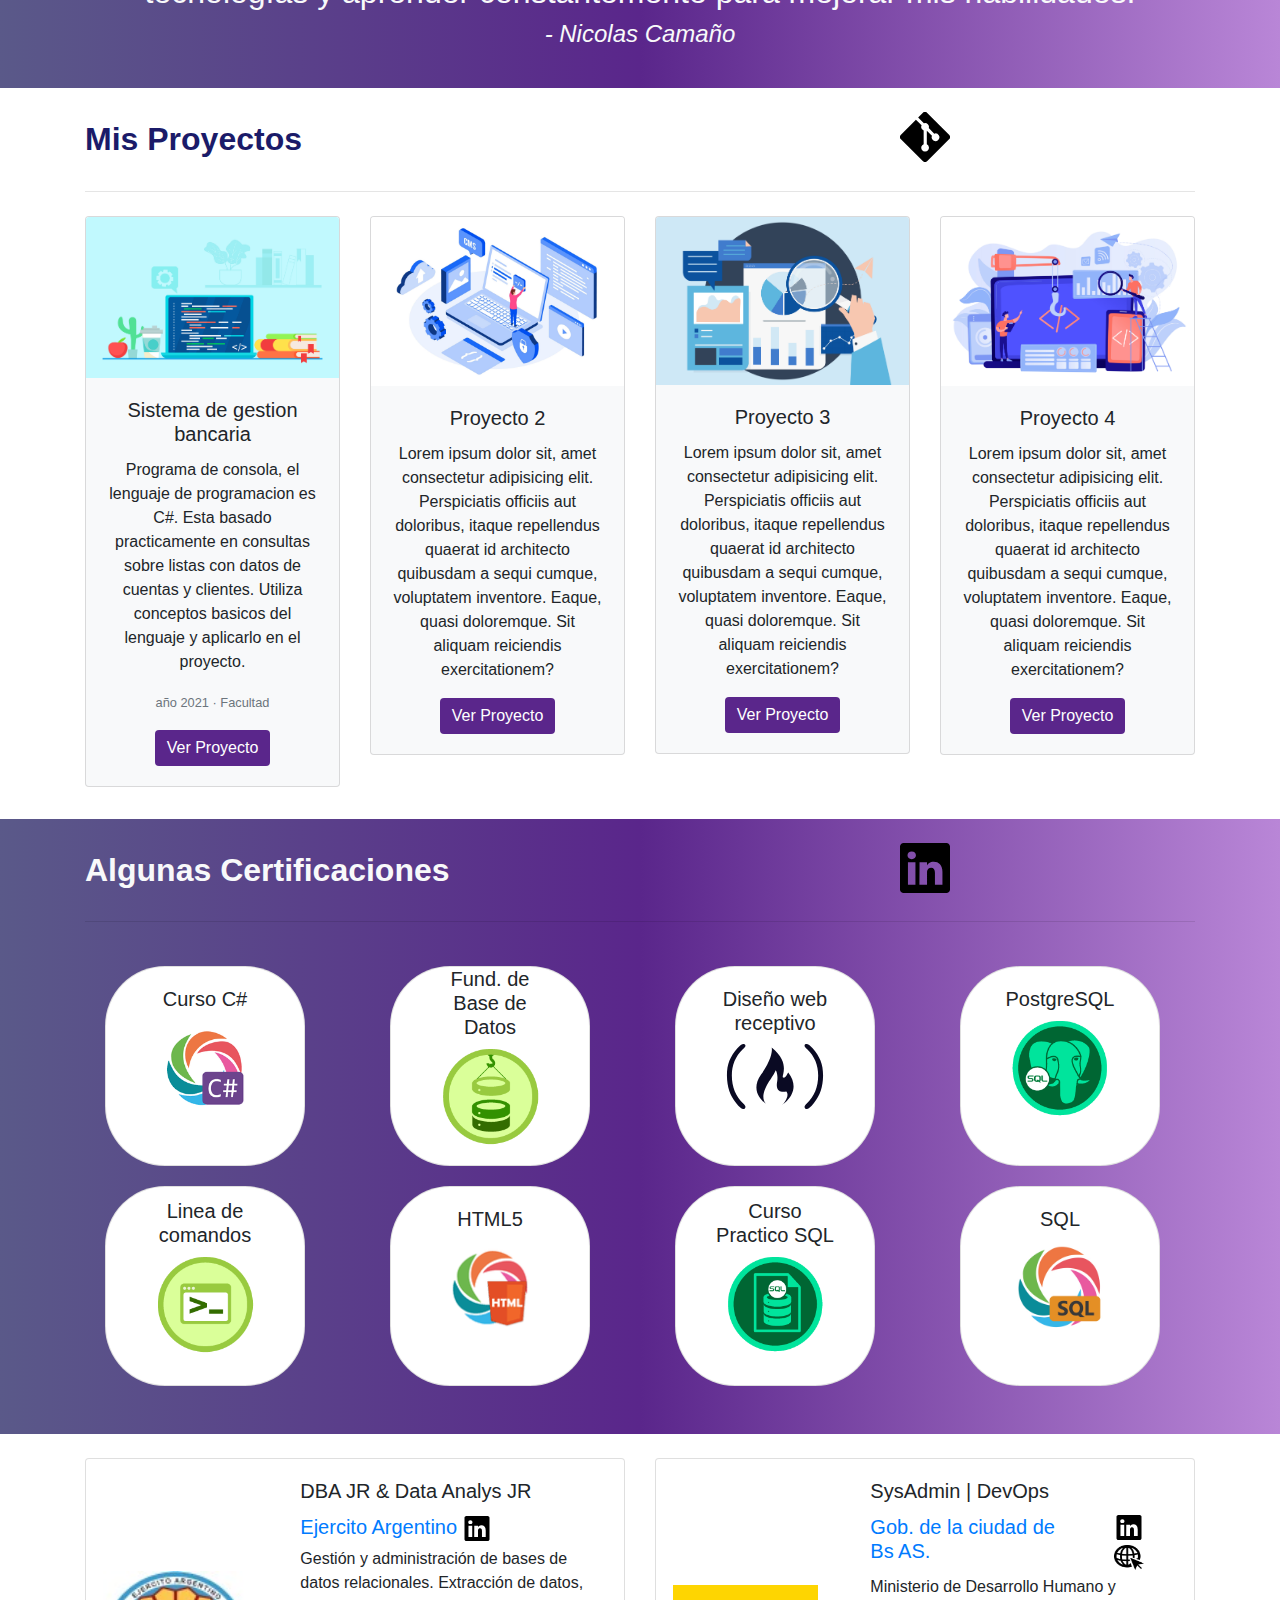
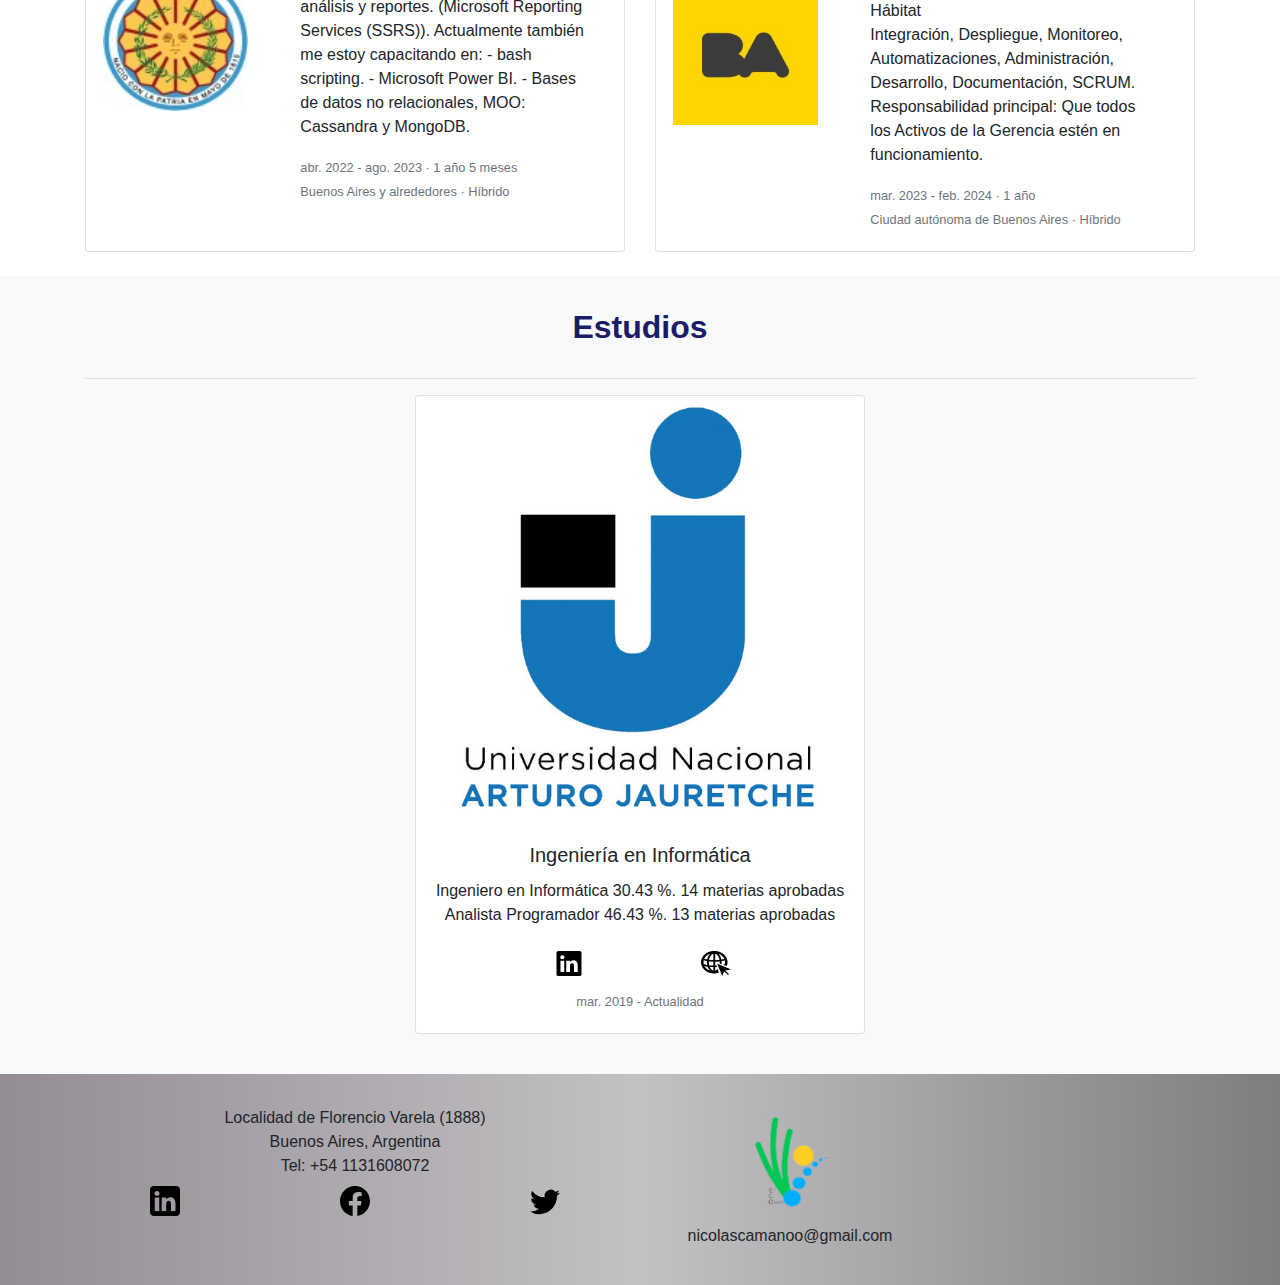
==== commit 54f998de: "correccion section sobre mi" ====
--- a/index.html
+++ b/index.html
@@ -44,7 +44,7 @@
   </nav>
 
  <!-- SECCION SOBRE MI -->
-<section class="quien-soy py-4 mt-5">
+<section class="quien-soy py-5 mt-5">
   <div class="container alturaDef bgprincipal">
     <div class="row">
       <div class="col-12 col-md-6 text-center text-md-left align-self-md-center">
